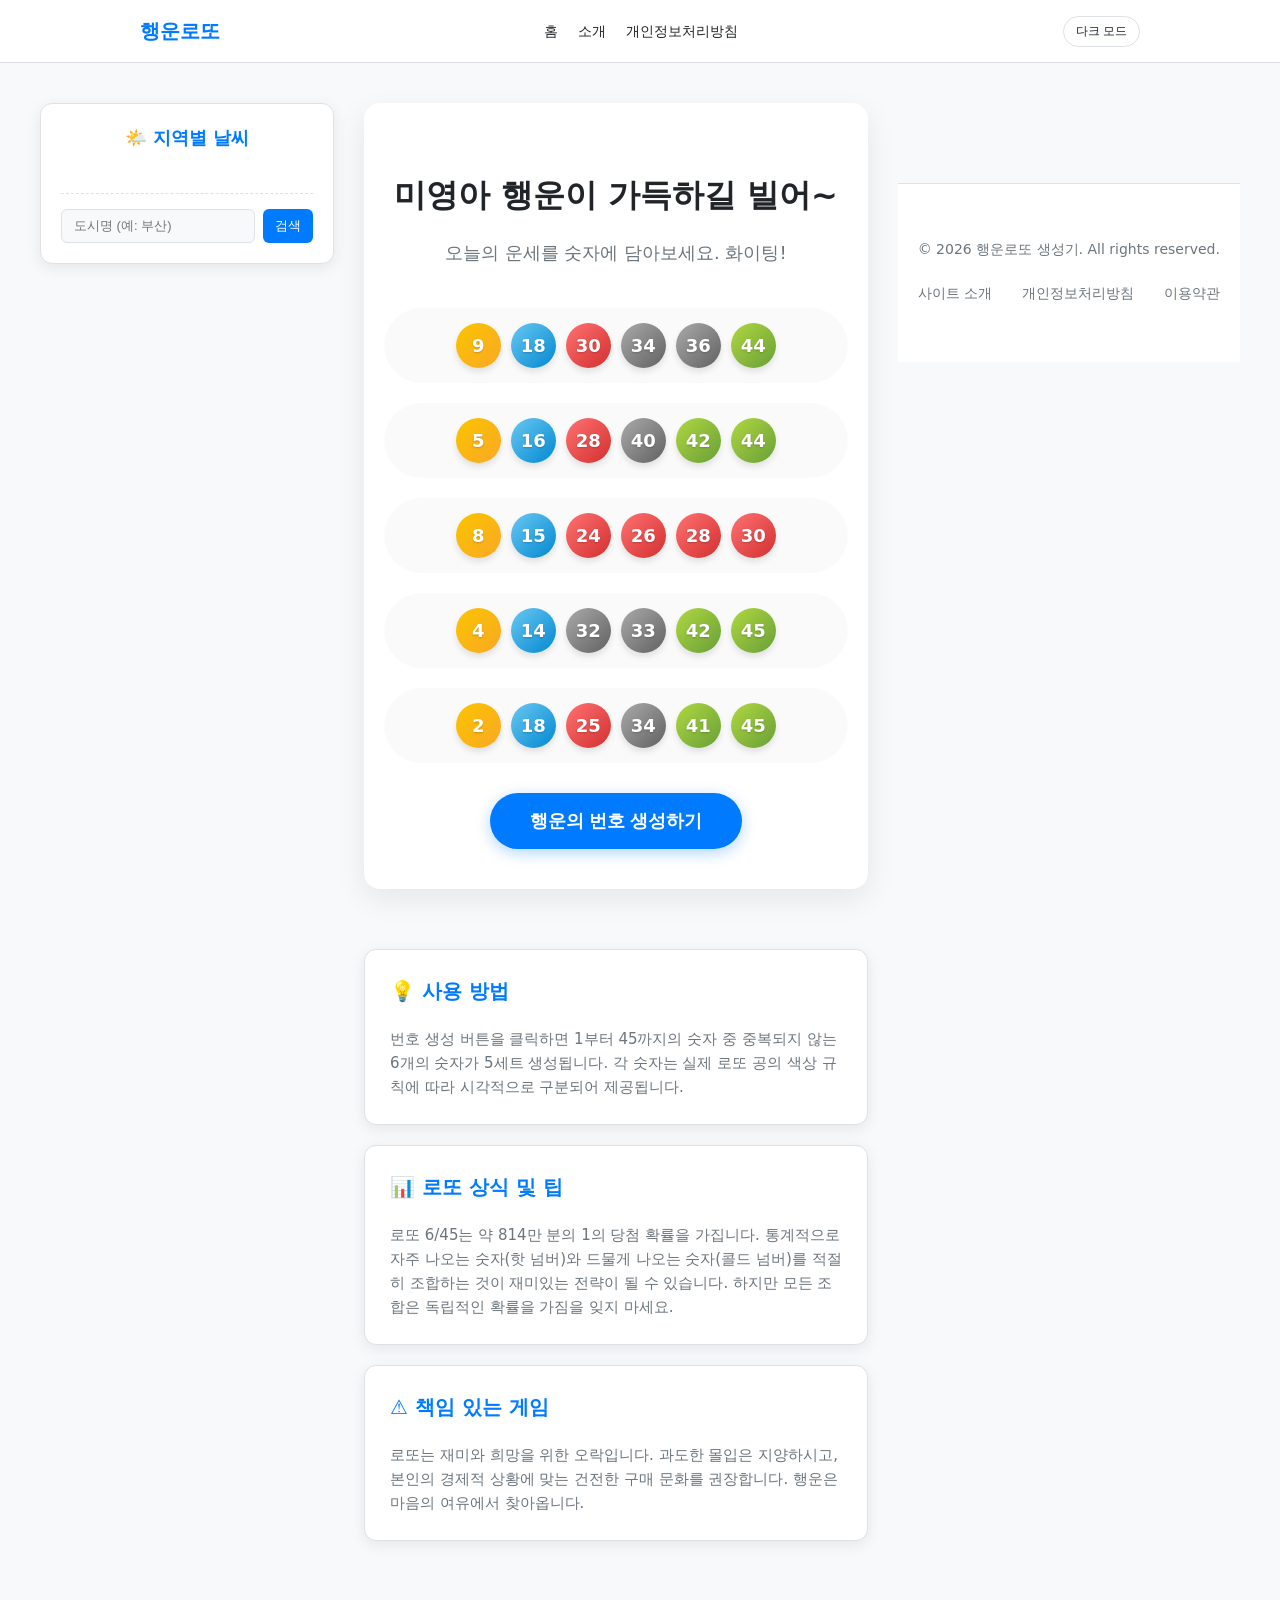
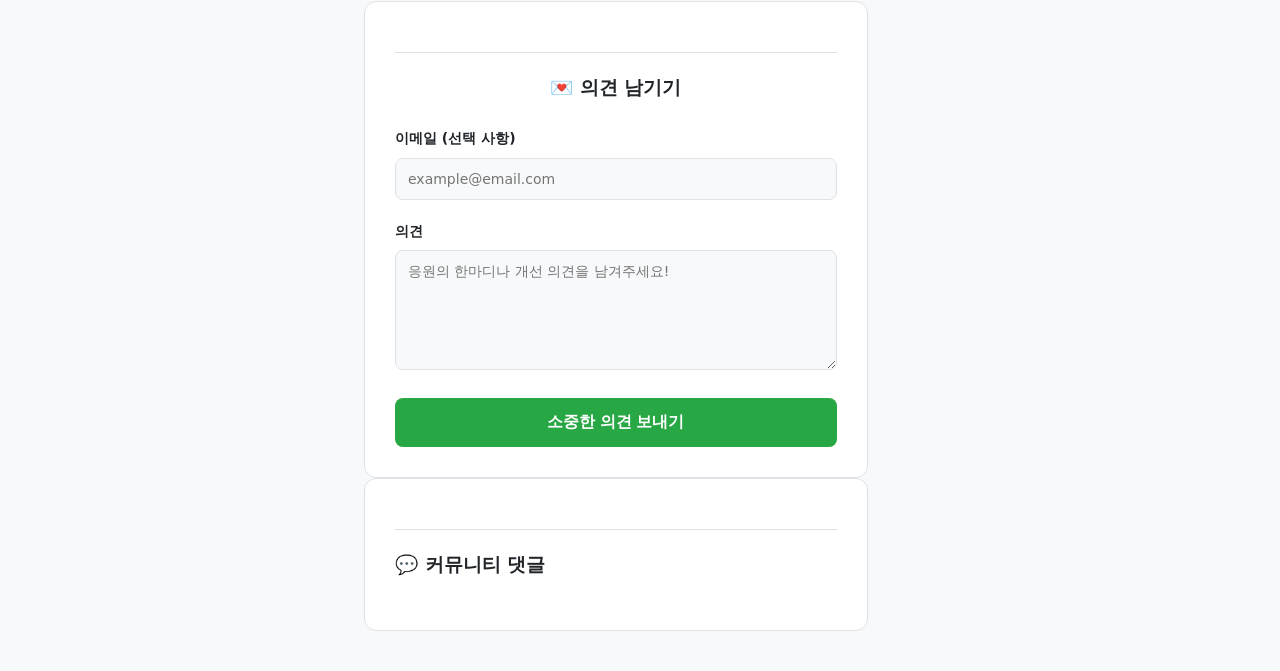
==== index.html @ 0746a21c "feat: add detailed weather view with modal" ====
<!DOCTYPE html>
<html lang="ko">
<head>
    <meta charset="UTF-8">
    <meta name="viewport" content="width=device-width, initial-scale=1.0">
    <title>행운의 로또 번호 생성기 - 당신의 당첨을 기원합니다</title>
    <meta name="description" content="미영이를 위한 특별한 로또 번호 생성기입니다. 행운의 숫자를 조합하고 당첨의 기회를 잡으세요. 로또 관련 팁과 정보를 함께 제공합니다.">
    <meta name="google-adsense-account" content="ca-pub-9237880355526261">
    <script async src="https://pagead2.googlesyndication.com/pagead/js/adsbygoogle.js?client=ca-pub-9237880355526261" crossorigin="anonymous"></script>
    <link rel="stylesheet" href="style.css">
</head>
<body>
    <header>
        <nav class="navbar">
            <div class="nav-container">
                <a href="index.html" class="nav-logo">행운로또</a>
                <ul class="nav-menu">
                    <li><a href="index.html">홈</a></li>
                    <li><a href="about.html">소개</a></li>
                    <li><a href="privacy.html">개인정보처리방침</a></li>
                </ul>
                <div class="theme-toggle-nav">
                    <button id="theme-btn">다크 모드</button>
                </div>
            </div>
        </nav>
    </header>

    <div class="main-layout">
        <aside class="sidebar">
            <div class="weather-card">
                <h3>🌤️ 지역별 날씨</h3>
                <div id="weather-list">
                    <p>날씨 정보를 불러오는 중...</p>
                </div>
                <div class="weather-search">
                    <input type="text" id="city-input" placeholder="도시명 (예: 부산)">
                    <button id="city-search-btn">검색</button>
                </div>
            </div>
        </aside>

        <main class="container">
            <section class="hero-section">
                <h1>미영아 행운이 가득하길 빌어~</h1>
                <p class="sub-heading">오늘의 운세를 숫자에 담아보세요. 화이팅!</p>
                
                <div id="lotto-sets-container">
                    <!-- Lotto sets will be generated here -->
                </div>
                
                <div class="action-buttons">
                    <button id="generate-btn">행운의 번호 생성하기</button>
                </div>
            </section>

        <section class="info-section">
            <div class="info-card">
                <h3>💡 사용 방법</h3>
                <p>번호 생성 버튼을 클릭하면 1부터 45까지의 숫자 중 중복되지 않는 6개의 숫자가 5세트 생성됩니다. 각 숫자는 실제 로또 공의 색상 규칙에 따라 시각적으로 구분되어 제공됩니다.</p>
            </div>
            
            <div class="info-card">
                <h3>📊 로또 상식 및 팁</h3>
                <p>로또 6/45는 약 814만 분의 1의 당첨 확률을 가집니다. 통계적으로 자주 나오는 숫자(핫 넘버)와 드물게 나오는 숫자(콜드 넘버)를 적절히 조합하는 것이 재미있는 전략이 될 수 있습니다. 하지만 모든 조합은 독립적인 확률을 가짐을 잊지 마세요.</p>
            </div>
            
            <div class="info-card">
                <h3>⚠️ 책임 있는 게임</h3>
                <p>로또는 재미와 희망을 위한 오락입니다. 과도한 몰입은 지양하시고, 본인의 경제적 상황에 맞는 건전한 구매 문화를 권장합니다. 행운은 마음의 여유에서 찾아옵니다.</p>
            </div>
        </section>

        <div class="feedback-section">
            <hr>
            <h3>💌 의견 남기기</h3>
            <form action="https://formspree.io/f/mzdoydwa" method="POST" id="feedback-form">
                <div class="form-group">
                    <label for="email">이메일 (선택 사항)</label>
                    <input type="email" id="email" name="email" placeholder="example@email.com">
                </div>
                <div class="form-group">
                    <label for="message">의견</label>
                    <textarea id="message" name="message" required placeholder="응원의 한마디나 개선 의견을 남겨주세요!"></textarea>
                </div>
                <button type="submit" id="submit-btn">소중한 의견 보내기</button>
            </form>
        </div>

        <div id="disqus_section">
            <hr>
            <h3>💬 커뮤니티 댓글</h3>
            <div id="disqus_thread"></div>
            <script>
                var disqus_config = function () {
                    this.page.url = window.location.href;  
                    this.page.identifier = window.location.pathname; 
                };
                (function() { 
                    var d = document, s = d.createElement('script');
                    s.src = 'https://sunguk-test-coding.disqus.com/embed.js';
                    s.setAttribute('data-timestamp', +new Date());
                    (d.head || d.body).appendChild(s);
                })();
            </script>
        </div>
    </main>

    <!-- Weather Detail Modal -->
    <div id="weather-modal" class="modal">
        <div class="modal-content">
            <span class="close-modal">&times;</span>
            <div class="weather-detail-header">
                <h2 id="modal-city-name">도시 이름</h2>
                <p id="modal-weather-desc">날씨 상태</p>
            </div>
            <div class="weather-detail-grid">
                <div class="detail-item">
                    <span class="detail-label">현재 기온</span>
                    <span class="detail-value" id="modal-temp">-°C</span>
                </div>
                <div class="detail-item">
                    <span class="detail-label">습도</span>
                    <span class="detail-value" id="modal-humidity">-%</span>
                </div>
                <div class="detail-item">
                    <span class="detail-label">풍속</span>
                    <span class="detail-value" id="modal-wind">0m/s</span>
                </div>
                <div class="detail-item">
                    <span class="detail-label">강수량</span>
                    <span class="detail-value" id="modal-rain">0mm</span>
                </div>
            </div>
        </div>
    </div>

    <footer class="site-footer">
        <div class="footer-container">
            <p>&copy; 2026 행운로또 생성기. All rights reserved.</p>
            <ul class="footer-links">
                <li><a href="about.html">사이트 소개</a></li>
                <li><a href="privacy.html">개인정보처리방침</a></li>
                <li><a href="terms.html">이용약관</a></li>
            </ul>
        </div>
    </footer>

    <script>
        (function() {
            function init() {
                var generateBtn = document.getElementById('generate-btn');
                var lottoSetsContainer = document.getElementById('lotto-sets-container');
                var themeBtn = document.getElementById('theme-btn');
                var body = document.body;

                function showError(msg) {
                    var errorDiv = document.createElement('div');
                    errorDiv.className = 'error-msg';
                    errorDiv.textContent = 'Error: ' + msg;
                    document.body.appendChild(errorDiv);
                }

                try {
                    var savedTheme = null;
                    try {
                        savedTheme = localStorage.getItem('theme');
                    } catch (e) {
                        console.warn('localStorage access denied');
                    }

                    if (savedTheme === 'dark') {
                        body.classList.add('dark-mode');
                        if (themeBtn) themeBtn.textContent = '라이트 모드';
                    }

                    if (themeBtn) {
                        themeBtn.addEventListener('click', function() {
                            body.classList.toggle('dark-mode');
                            var isDark = body.classList.contains('dark-mode');
                            themeBtn.textContent = isDark ? '라이트 모드' : '다크 모드';
                            try {
                                localStorage.setItem('theme', isDark ? 'dark' : 'light');
                            } catch (e) {}
                        });
                    }

                    function generateLottoSet() {
                        var numbers = [];
                        while (numbers.length < 6) {
                            var num = Math.floor(Math.random() * 45) + 1;
                            if (numbers.indexOf(num) === -1) {
                                numbers.push(num);
                            }
                        }
                        return numbers.sort(function(a, b) { return a - b; });
                    }

                    function getColorClass(num) {
                        if (num <= 10) return 'range-1';
                        if (num <= 20) return 'range-11';
                        if (num <= 30) return 'range-21';
                        if (num <= 40) return 'range-31';
                        return 'range-41';
                    }

                    function displayLottoSets() {
                        if (!lottoSetsContainer) return;
                        lottoSetsContainer.innerHTML = '';
                        for (var i = 0; i < 5; i++) {
                            var set = generateLottoSet();
                            var setDiv = document.createElement('div');
                            setDiv.className = 'lotto-numbers';
                            
                            for (var j = 0; j < set.length; j++) {
                                var span = document.createElement('span');
                                span.className = 'number ' + getColorClass(set[j]);
                                span.textContent = set[j];
                                setDiv.appendChild(span);
                            }
                            
                            lottoSetsContainer.appendChild(setDiv);
                        }
                    }

                    if (generateBtn) {
                        generateBtn.addEventListener('click', displayLottoSets);
                    }

                    displayLottoSets();

                    // Weather logic
                    const weatherList = document.getElementById('weather-list');
                    const cityInput = document.getElementById('city-input');
                    const citySearchBtn = document.getElementById('city-search-btn');
                    const weatherModal = document.getElementById('weather-modal');
                    const closeModal = document.querySelector('.close-modal');

                    const defaultCities = [
                        { name: '서울', lat: 37.5665, lon: 126.9780 },
                        { name: '일산', lat: 37.6582, lon: 126.7635 },
                        { name: '파주', lat: 37.7600, lon: 126.7800 }
                    ];

                    const weatherMap = {
                        0: '맑음',
                        1: '주로 맑음', 2: '구름 조금', 3: '흐림',
                        45: '안개', 48: '안개',
                        51: '가벼운 이슬비', 53: '이슬비', 55: '강한 이슬비',
                        61: '약한 비', 63: '보통 비', 65: '강한 비',
                        71: '약한 눈', 73: '보통 눈', 75: '강한 눈',
                        95: '뇌우'
                    };

                    async function fetchCityWeather(city) {
                        try {
                            const response = await fetch(`https://api.open-meteo.com/v1/forecast?latitude=${city.lat}&longitude=${city.lon}&current_weather=true&hourly=relative_humidity_2m,wind_speed_10m,precipitation&timezone=Asia%2FSeoul`);
                            if (!response.ok) throw new Error('Weather API error');
                            const data = await response.json();
                            const current = data.current_weather;
                            
                            // Find current index for hourly data
                            const now = new Date();
                            const timeStr = now.toISOString().substring(0, 14) + '00';
                            const hourlyIndex = data.hourly.time.findIndex(t => t.startsWith(timeStr.substring(0, 13)));

                            return {
                                name: city.name,
                                lat: city.lat,
                                lon: city.lon,
                                temp: Math.round(current.temperature),
                                desc: weatherMap[current.weathercode] || '알 수 없음',
                                humidity: data.hourly.relative_humidity_2m[hourlyIndex] || '-',
                                wind: current.windspeed,
                                rain: data.hourly.precipitation[hourlyIndex] || 0
                            };
                        } catch (err) {
                            console.error(err);
                            return null;
                        }
                    }

                    function showWeatherDetail(data) {
                        document.getElementById('modal-city-name').textContent = data.name;
                        document.getElementById('modal-weather-desc').textContent = data.desc;
                        document.getElementById('modal-temp').textContent = data.temp + '°C';
                        document.getElementById('modal-humidity').textContent = data.humidity + '%';
                        document.getElementById('modal-wind').textContent = data.wind + 'm/s';
                        document.getElementById('modal-rain').textContent = data.rain + 'mm';
                        weatherModal.style.display = 'block';
                    }

                    function createWeatherItem(data, isCurrent = false) {
                        const div = document.createElement('div');
                        div.className = 'weather-item' + (isCurrent ? ' current-loc' : '');
                        div.innerHTML = `
                            <span class="city-name">${isCurrent ? '📍 현재 위치' : data.name}</span>
                            <div class="temp-info">
                                <span class="temp">${data.temp}°C</span>
                                <span class="desc">${data.desc}</span>
                            </div>
                        `;
                        div.addEventListener('click', () => showWeatherDetail(data));
                        return div;
                    }

                    async function updateWeather() {
                        if (!weatherList) return;
                        weatherList.innerHTML = '';
                        
                        if (navigator.geolocation) {
                            navigator.geolocation.getCurrentPosition(async (position) => {
                                const currentLocData = await fetchCityWeather({
                                    name: '현재 위치',
                                    lat: position.coords.latitude,
                                    lon: position.coords.longitude
                                });
                                if (currentLocData) {
                                    weatherList.prepend(createWeatherItem(currentLocData, true));
                                }
                            }, (err) => {
                                console.warn('Geolocation error:', err);
                            });
                        }
                        
                        for (const city of defaultCities) {
                            const data = await fetchCityWeather(city);
                            if (data) {
                                weatherList.appendChild(createWeatherItem(data));
                            }
                        }
                    }

                    async function searchCity() {
                        const cityName = cityInput.value.trim();
                        if (!cityName) return;

                        citySearchBtn.disabled = true;
                        citySearchBtn.textContent = '...';

                        try {
                            const geoRes = await fetch(`https://geocoding-api.open-meteo.com/v1/search?name=${encodeURIComponent(cityName)}&count=1&language=ko&format=json`);
                            const geoData = await geoRes.json();

                            if (!geoData.results || geoData.results.length === 0) {
                                alert('도시를 찾을 수 없습니다.');
                                return;
                            }

                            const result = geoData.results[0];
                            const cityData = await fetchCityWeather({
                                name: result.name,
                                lat: result.latitude,
                                lon: result.longitude
                            });

                            if (cityData) {
                                weatherList.appendChild(createWeatherItem(cityData));
                                cityInput.value = '';
                            }
                        } catch (err) {
                            alert('검색 중 오류가 발생했습니다.');
                        } finally {
                            citySearchBtn.disabled = false;
                            citySearchBtn.textContent = '검색';
                        }
                    }

                    if (citySearchBtn) {
                        citySearchBtn.addEventListener('click', searchCity);
                        cityInput.addEventListener('keypress', (e) => {
                            if (e.key === 'Enter') searchCity();
                        });
                    }

                    if (closeModal) {
                        closeModal.onclick = () => weatherModal.style.display = 'none';
                    }
                    window.onclick = (event) => {
                        if (event.target == weatherModal) weatherModal.style.display = 'none';
                    };

                    updateWeather();

                } catch (err) {
                    console.error('Init error:', err);
                    showError(err.message);
                }
            }

            if (document.readyState === 'loading') {
                document.addEventListener('DOMContentLoaded', init);
            } else {
                init();
            }
        })();
    </script>
</body>
</html>
---- style.css ----
:root {
    --bg-color: #f8f9fa;
    --container-bg: #ffffff;
    --text-color: #212529;
    --primary-color: #007bff;
    --primary-hover: #0056b3;
    --secondary-color: #6c757d;
    --success-color: #28a745;
    --shadow-color: rgba(0, 0, 0, 0.08);
    --border-color: #dee2e6;
    --nav-bg: #ffffff;
}

body.dark-mode {
    --bg-color: #121212;
    --container-bg: #1e1e1e;
    --text-color: #e9ecef;
    --primary-color: #375a7f;
    --primary-hover: #2b4764;
    --secondary-color: #adb5bd;
    --shadow-color: rgba(0, 0, 0, 0.5);
    --border-color: #333;
    --nav-bg: #1e1e1e;
}

body {
    font-family: 'Pretendard', -apple-system, BlinkMacSystemFont, system-ui, Roboto, 'Helvetica Neue', 'Segoe UI', 'Apple SD Gothic Neo', 'Noto Sans KR', 'Malgun Gothic', sans-serif;
    background-color: var(--bg-color);
    color: var(--text-color);
    margin: 0;
    line-height: 1.6;
    transition: background-color 0.3s, color 0.3s;
}

/* Header & Navbar */
header {
    background-color: var(--nav-bg);
    border-bottom: 1px solid var(--border-color);
    position: sticky;
    top: 0;
    z-index: 1000;
    transition: background-color 0.3s, border-color 0.3s;
}

.nav-container {
    max-width: 1000px;
    margin: 0 auto;
    display: flex;
    justify-content: space-between;
    align-items: center;
    padding: 15px 20px;
}

.nav-logo {
    font-size: 20px;
    font-weight: 800;
    color: var(--primary-color);
    text-decoration: none;
}

.nav-menu {
    list-style: none;
    display: flex;
    gap: 20px;
    margin: 0;
    padding: 0;
}

.nav-menu a {
    text-decoration: none;
    color: var(--text-color);
    font-size: 14px;
    font-weight: 500;
    transition: color 0.3s;
}

.nav-menu a:hover {
    color: var(--primary-color);
}

#theme-btn {
    background: none;
    border: 1px solid var(--border-color);
    color: var(--text-color);
    padding: 6px 12px;
    border-radius: 20px;
    cursor: pointer;
    font-size: 12px;
    transition: all 0.3s;
}

#theme-btn:hover {
    background-color: var(--primary-color);
    color: #fff;
    border-color: var(--primary-color);
}

/* Layout */
.main-layout {
    display: flex;
    max-width: 1200px;
    margin: 40px auto;
    padding: 0 20px;
    gap: 30px;
    align-items: flex-start;
}

.sidebar {
    flex: 0 0 250px;
    position: sticky;
    top: 100px;
}

.container {
    flex: 1;
    max-width: 800px;
    margin: 0;
    padding: 0;
}

/* Sections */
section {
    margin-bottom: 60px;
}

.hero-section {
    text-align: center;
    padding: 40px 20px;
    background-color: var(--container-bg);
    border-radius: 16px;
    box-shadow: 0 10px 30px var(--shadow-color);
}

h1 {
    font-size: 32px;
    margin-bottom: 10px;
}

.sub-heading {
    font-size: 18px;
    color: var(--secondary-color);
    margin-bottom: 40px;
}

/* Lotto Numbers */
#lotto-sets-container {
    margin-bottom: 30px;
}

.lotto-numbers {
    display: flex;
    justify-content: center;
    gap: 10px;
    margin-bottom: 20px;
    padding: 15px;
    background: rgba(0, 0, 0, 0.02);
    border-radius: 50px;
}

body.dark-mode .lotto-numbers {
    background: rgba(255, 255, 255, 0.03);
}

.number {
    width: 45px;
    height: 45px;
    line-height: 45px;
    border-radius: 50%;
    color: #fff;
    font-size: 18px;
    font-weight: 700;
    text-align: center;
    text-shadow: 0 1px 2px rgba(0,0,0,0.2);
    box-shadow: 0 4px 6px rgba(0,0,0,0.1);
}

.number.range-1 { background: linear-gradient(135deg, #fbc400, #f9a825); }
.number.range-11 { background: linear-gradient(135deg, #69c8f2, #0288d1); }
.number.range-21 { background: linear-gradient(135deg, #ff7272, #d32f2f); }
.number.range-31 { background: linear-gradient(135deg, #aaaaaa, #616161); }
.number.range-41 { background: linear-gradient(135deg, #b0d840, #689f38); }

#generate-btn {
    background-color: var(--primary-color);
    color: #fff;
    border: none;
    padding: 16px 40px;
    font-size: 18px;
    font-weight: 700;
    border-radius: 50px;
    cursor: pointer;
    transition: transform 0.2s, background-color 0.3s;
    box-shadow: 0 4px 15px rgba(0, 123, 255, 0.3);
}

#generate-btn:hover {
    background-color: var(--primary-hover);
    transform: translateY(-2px);
}

#generate-btn:active {
    transform: translateY(0);
}

/* Info Section */
.info-section {
    display: grid;
    grid-template-columns: 1fr;
    gap: 20px;
}

.info-card {
    background-color: var(--container-bg);
    padding: 25px;
    border-radius: 12px;
    box-shadow: 0 4px 15px var(--shadow-color);
    border: 1px solid var(--border-color);
}

.info-card h3 {
    margin-top: 0;
    color: var(--primary-color);
    font-size: 20px;
    display: flex;
    align-items: center;
    gap: 10px;
}

.info-card p {
    margin-bottom: 0;
    font-size: 15px;
    color: var(--secondary-color);
}

/* Weather Card Updated */
.weather-card {
    background-color: var(--container-bg);
    padding: 20px;
    border-radius: 12px;
    box-shadow: 0 4px 15px var(--shadow-color);
    border: 1px solid var(--border-color);
}

.weather-card h3 {
    margin-top: 0;
    font-size: 18px;
    color: var(--primary-color);
    margin-bottom: 20px;
    text-align: center;
}

#weather-list {
    display: flex;
    flex-direction: column;
    gap: 15px;
    margin-bottom: 20px;
}

.weather-item {
    padding: 12px;
    background: rgba(0, 0, 0, 0.02);
    border-radius: 8px;
    border: 1px solid var(--border-color);
    cursor: pointer;
    transition: transform 0.2s, background-color 0.2s;
}

.weather-item:hover {
    background: rgba(0, 0, 0, 0.05);
    transform: scale(1.02);
}

body.dark-mode .weather-item {
    background: rgba(255, 255, 255, 0.03);
}

body.dark-mode .weather-item:hover {
    background: rgba(255, 255, 255, 0.08);
}

.weather-item .city-name {
    font-weight: 700;
    font-size: 14px;
    margin-bottom: 5px;
    display: block;
}

.weather-item .temp-info {
    display: flex;
    justify-content: space-between;
    align-items: center;
}

.weather-item .temp {
    font-size: 18px;
    font-weight: 800;
}

.weather-item .desc {
    font-size: 13px;
    color: var(--secondary-color);
}

.weather-search {
    display: flex;
    gap: 8px;
    margin-top: 20px;
    padding-top: 15px;
    border-top: 1px dashed var(--border-color);
}

.weather-search input {
    flex: 1;
    padding: 8px 12px;
    border: 1px solid var(--border-color);
    border-radius: 6px;
    font-size: 13px;
    background: var(--bg-color);
    color: var(--text-color);
}

.weather-search button {
    padding: 8px 12px;
    background: var(--primary-color);
    color: #fff;
    border: none;
    border-radius: 6px;
    font-size: 13px;
    cursor: pointer;
    white-space: nowrap;
}

.weather-search button:hover {
    background: var(--primary-hover);
}

.weather-item.current-loc {
    border: 1px solid var(--primary-color);
    background: rgba(0, 123, 255, 0.05);
}

body.dark-mode .weather-item.current-loc {
    background: rgba(55, 90, 127, 0.15);
}

/* Weather Modal */
.modal {
    display: none;
    position: fixed;
    z-index: 2000;
    left: 0;
    top: 0;
    width: 100%;
    height: 100%;
    background-color: rgba(0,0,0,0.6);
    backdrop-filter: blur(4px);
}

.modal-content {
    background-color: var(--container-bg);
    margin: 15% auto;
    padding: 30px;
    border-radius: 16px;
    width: 90%;
    max-width: 400px;
    position: relative;
    box-shadow: 0 20px 40px rgba(0,0,0,0.2);
}

.close-modal {
    position: absolute;
    right: 20px;
    top: 15px;
    font-size: 28px;
    font-weight: bold;
    color: var(--secondary-color);
    cursor: pointer;
}

.close-modal:hover {
    color: var(--text-color);
}

.weather-detail-header {
    text-align: center;
    margin-bottom: 25px;
}

.weather-detail-header h2 {
    margin: 0;
    font-size: 24px;
    color: var(--primary-color);
}

.weather-detail-grid {
    display: grid;
    grid-template-columns: 1fr 1fr;
    gap: 15px;
}

.detail-item {
    background: rgba(0, 0, 0, 0.02);
    padding: 15px;
    border-radius: 12px;
    text-align: center;
    border: 1px solid var(--border-color);
}

body.dark-mode .detail-item {
    background: rgba(255, 255, 255, 0.03);
}

.detail-label {
    display: block;
    font-size: 12px;
    color: var(--secondary-color);
    margin-bottom: 5px;
}

.detail-value {
    font-size: 18px;
    font-weight: 700;
}

/* Feedback Section */
.feedback-section {
    background-color: var(--container-bg);
    padding: 30px;
    border-radius: 12px;
    border: 1px solid var(--border-color);
}

.feedback-section h3 {
    text-align: center;
    margin-bottom: 25px;
}

.form-group {
    margin-bottom: 20px;
}

.form-group label {
    display: block;
    margin-bottom: 8px;
    font-weight: 600;
    font-size: 14px;
}

.form-group input, 
.form-group textarea {
    width: 100%;
    padding: 12px;
    border: 1px solid var(--border-color);
    border-radius: 8px;
    background-color: var(--bg-color);
    color: var(--text-color);
    box-sizing: border-box;
    font-family: inherit;
    font-size: 14px;
}

.form-group textarea {
    height: 120px;
    resize: vertical;
}

#submit-btn {
    width: 100%;
    background-color: var(--success-color);
    color: white;
    border: none;
    padding: 14px;
    border-radius: 8px;
    cursor: pointer;
    font-size: 16px;
    font-weight: 700;
    transition: background-color 0.3s;
}

#submit-btn:hover {
    background-color: #218838;
}

/* Disqus Section */
#disqus_section {
    background-color: var(--container-bg);
    padding: 30px;
    border-radius: 12px;
    border: 1px solid var(--border-color);
}

#disqus_section h3 {
    margin-bottom: 20px;
}

/* Footer */
.site-footer {
    background-color: var(--nav-bg);
    border-top: 1px solid var(--border-color);
    padding: 40px 20px;
    margin-top: 80px;
    text-align: center;
}

.footer-container {
    max-width: 1000px;
    margin: 0 auto;
}

.site-footer p {
    font-size: 14px;
    color: var(--secondary-color);
    margin-bottom: 20px;
}

.footer-links {
    list-style: none;
    padding: 0;
    display: flex;
    justify-content: center;
    gap: 30px;
}

.footer-links a {
    text-decoration: none;
    color: var(--secondary-color);
    font-size: 14px;
    transition: color 0.3s;
}

.footer-links a:hover {
    color: var(--primary-color);
}

/* Responsive */
@media (max-width: 900px) {
    .main-layout {
        flex-direction: column;
        align-items: center;
    }
    
    .sidebar {
        flex: 1;
        width: 100%;
        max-width: 800px;
        position: static;
        margin-bottom: 20px;
    }
    
    .container {
        width: 100%;
    }
}

@media (max-width: 600px) {
    .container {
        margin: 20px auto;
    }
    
    h1 {
        font-size: 26px;
    }
    
    .lotto-numbers {
        gap: 5px;
        padding: 10px;
    }
    
    .number {
        width: 35px;
        height: 35px;
        line-height: 35px;
        font-size: 15px;
    }
    
    .nav-menu {
        display: none; /* Mobile menu can be added later */
    }
}

hr {
    border: none;
    border-top: 1px solid var(--border-color);
    margin: 20px 0;
}

.error-msg {
    color: #dc3545;
    background-color: rgba(220, 53, 69, 0.1);
    padding: 10px;
    border-radius: 4px;
    margin-top: 20px;
    text-align: center;
}
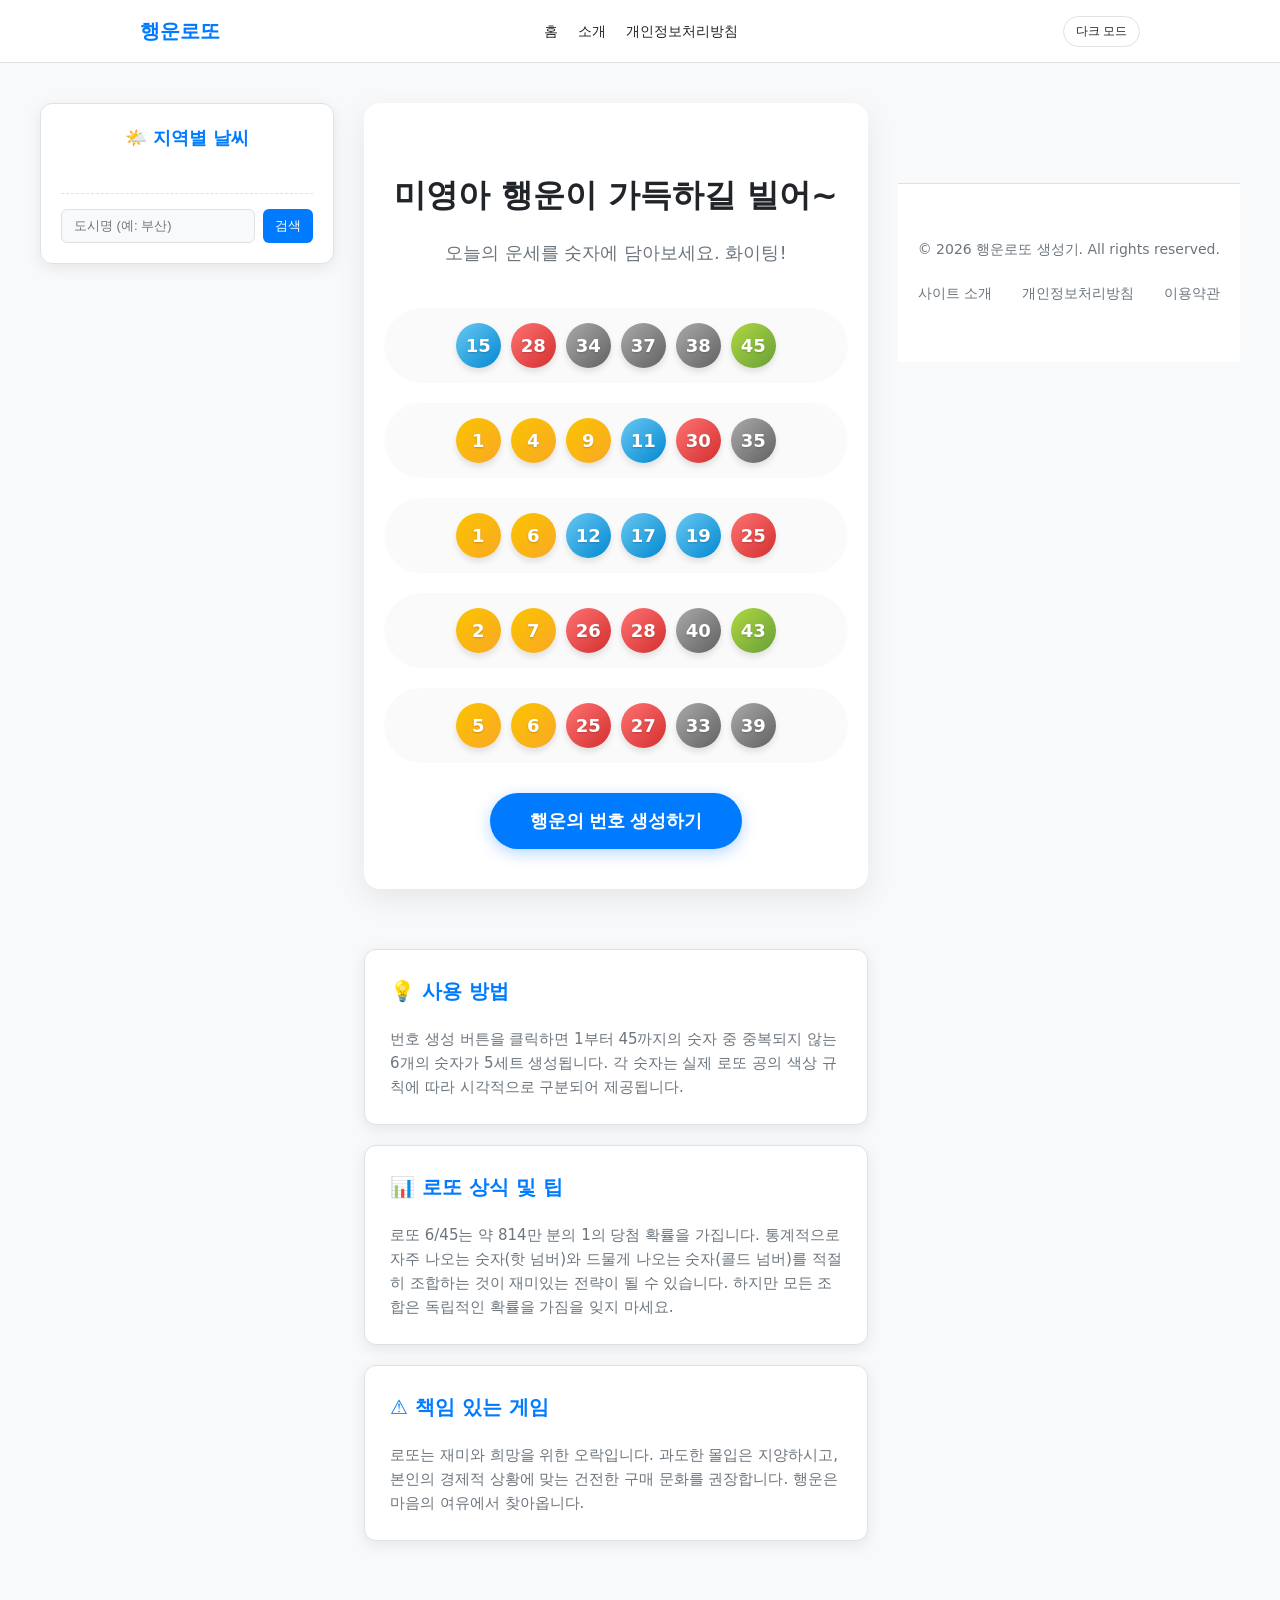
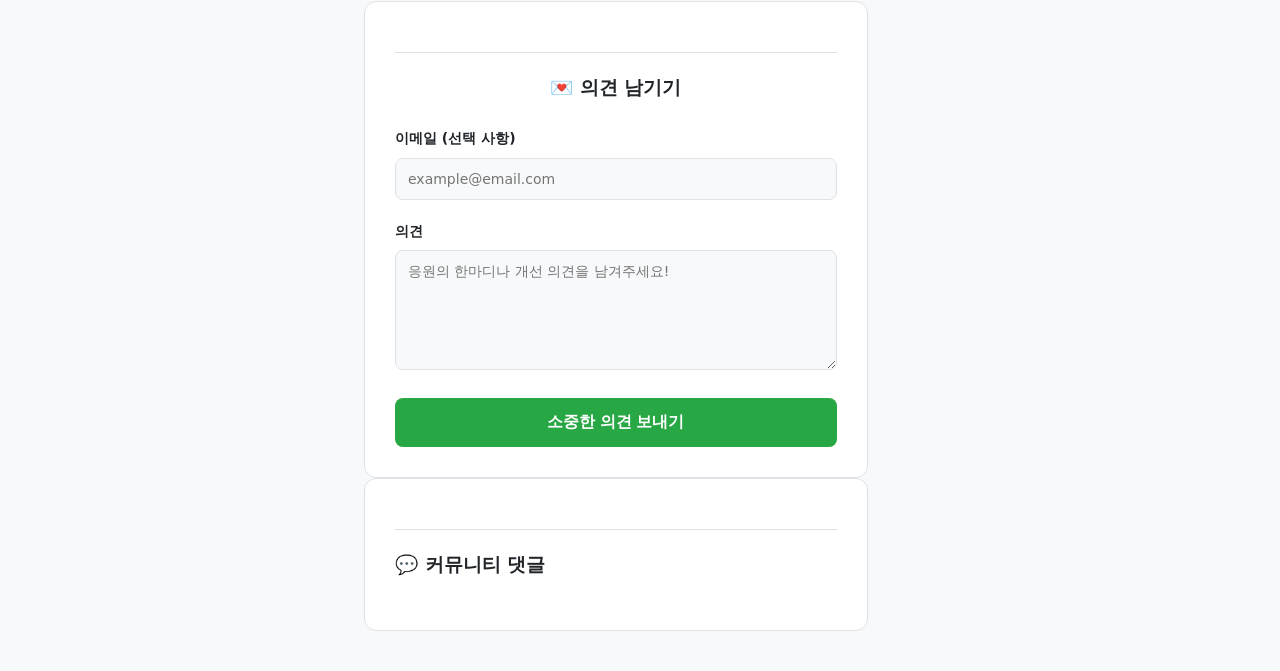
==== commit 6fa6300a: "feat: change weather display from popup to inline details" ====
--- a/index.html
+++ b/index.html
@@ -106,34 +106,7 @@
         </div>
     </main>
 
-    <!-- Weather Detail Modal -->
-    <div id="weather-modal" class="modal">
-        <div class="modal-content">
-            <span class="close-modal">&times;</span>
-            <div class="weather-detail-header">
-                <h2 id="modal-city-name">도시 이름</h2>
-                <p id="modal-weather-desc">날씨 상태</p>
-            </div>
-            <div class="weather-detail-grid">
-                <div class="detail-item">
-                    <span class="detail-label">현재 기온</span>
-                    <span class="detail-value" id="modal-temp">-°C</span>
-                </div>
-                <div class="detail-item">
-                    <span class="detail-label">습도</span>
-                    <span class="detail-value" id="modal-humidity">-%</span>
-                </div>
-                <div class="detail-item">
-                    <span class="detail-label">풍속</span>
-                    <span class="detail-value" id="modal-wind">0m/s</span>
-                </div>
-                <div class="detail-item">
-                    <span class="detail-label">강수량</span>
-                    <span class="detail-value" id="modal-rain">0mm</span>
-                </div>
-            </div>
-        </div>
-    </div>
+    <!-- Weather Detail Modal removed and replaced by inline details -->
 
     <footer class="site-footer">
         <div class="footer-container">
@@ -233,8 +206,6 @@
                     const weatherList = document.getElementById('weather-list');
                     const cityInput = document.getElementById('city-input');
                     const citySearchBtn = document.getElementById('city-search-btn');
-                    const weatherModal = document.getElementById('weather-modal');
-                    const closeModal = document.querySelector('.close-modal');
 
                     const defaultCities = [
                         { name: '서울', lat: 37.5665, lon: 126.9780 },
@@ -280,16 +251,6 @@
                         }
                     }
 
-                    function showWeatherDetail(data) {
-                        document.getElementById('modal-city-name').textContent = data.name;
-                        document.getElementById('modal-weather-desc').textContent = data.desc;
-                        document.getElementById('modal-temp').textContent = data.temp + '°C';
-                        document.getElementById('modal-humidity').textContent = data.humidity + '%';
-                        document.getElementById('modal-wind').textContent = data.wind + 'm/s';
-                        document.getElementById('modal-rain').textContent = data.rain + 'mm';
-                        weatherModal.style.display = 'block';
-                    }
-
                     function createWeatherItem(data, isCurrent = false) {
                         const div = document.createElement('div');
                         div.className = 'weather-item' + (isCurrent ? ' current-loc' : '');
@@ -299,8 +260,25 @@
                                 <span class="temp">${data.temp}°C</span>
                                 <span class="desc">${data.desc}</span>
                             </div>
+                            <div class="weather-details">
+                                <div class="detail-item">
+                                    <span class="detail-label">습도</span>
+                                    <span class="detail-value">${data.humidity}%</span>
+                                </div>
+                                <div class="detail-item">
+                                    <span class="detail-label">풍속</span>
+                                    <span class="detail-value">${data.wind}m/s</span>
+                                </div>
+                                <div class="detail-item">
+                                    <span class="detail-label">강수량</span>
+                                    <span class="detail-value">${data.rain}mm</span>
+                                </div>
+                            </div>
                         `;
-                        div.addEventListener('click', () => showWeatherDetail(data));
+                        div.addEventListener('click', () => {
+                            // Close other items if needed, but here we just toggle
+                            div.classList.toggle('active');
+                        });
                         return div;
                     }
 
@@ -373,13 +351,6 @@
                         });
                     }
 
-                    if (closeModal) {
-                        closeModal.onclick = () => weatherModal.style.display = 'none';
-                    }
-                    window.onclick = (event) => {
-                        if (event.target == weatherModal) weatherModal.style.display = 'none';
-                    };
-
                     updateWeather();
 
                 } catch (err) {
--- a/style.css
+++ b/style.css
@@ -262,12 +262,20 @@
     border-radius: 8px;
     border: 1px solid var(--border-color);
     cursor: pointer;
-    transition: transform 0.2s, background-color 0.2s;
+    transition: all 0.2s ease;
 }
 
 .weather-item:hover {
     background: rgba(0, 0, 0, 0.05);
-    transform: scale(1.02);
+    transform: translateY(-2px);
+    box-shadow: 0 4px 8px var(--shadow-color);
+}
+
+.weather-item.active {
+    background: var(--container-bg);
+    border-color: var(--primary-color);
+    box-shadow: 0 4px 12px var(--shadow-color);
+    transform: none;
 }
 
 body.dark-mode .weather-item {
@@ -276,6 +284,10 @@
 
 body.dark-mode .weather-item:hover {
     background: rgba(255, 255, 255, 0.08);
+}
+
+body.dark-mode .weather-item.active {
+    background: rgba(255, 255, 255, 0.05);
 }
 
 .weather-item .city-name {
@@ -299,6 +311,50 @@
 .weather-item .desc {
     font-size: 13px;
     color: var(--secondary-color);
+}
+
+/* Inline Weather Details */
+.weather-details {
+    display: none;
+    margin-top: 15px;
+    padding-top: 15px;
+    border-top: 1px dashed var(--border-color);
+    grid-template-columns: 1fr 1fr;
+    gap: 8px;
+    animation: slideDown 0.3s ease-out;
+}
+
+@keyframes slideDown {
+    from { opacity: 0; transform: translateY(-10px); }
+    to { opacity: 1; transform: translateY(0); }
+}
+
+.weather-item.active .weather-details {
+    display: grid;
+}
+
+.weather-details .detail-item {
+    background: rgba(0, 0, 0, 0.02);
+    padding: 8px;
+    border-radius: 8px;
+    text-align: center;
+    border: 1px solid var(--border-color);
+}
+
+body.dark-mode .weather-details .detail-item {
+    background: rgba(255, 255, 255, 0.03);
+}
+
+.weather-details .detail-label {
+    display: block;
+    font-size: 10px;
+    color: var(--secondary-color);
+    margin-bottom: 2px;
+}
+
+.weather-details .detail-value {
+    font-size: 13px;
+    font-weight: 700;
 }
 
 .weather-search {
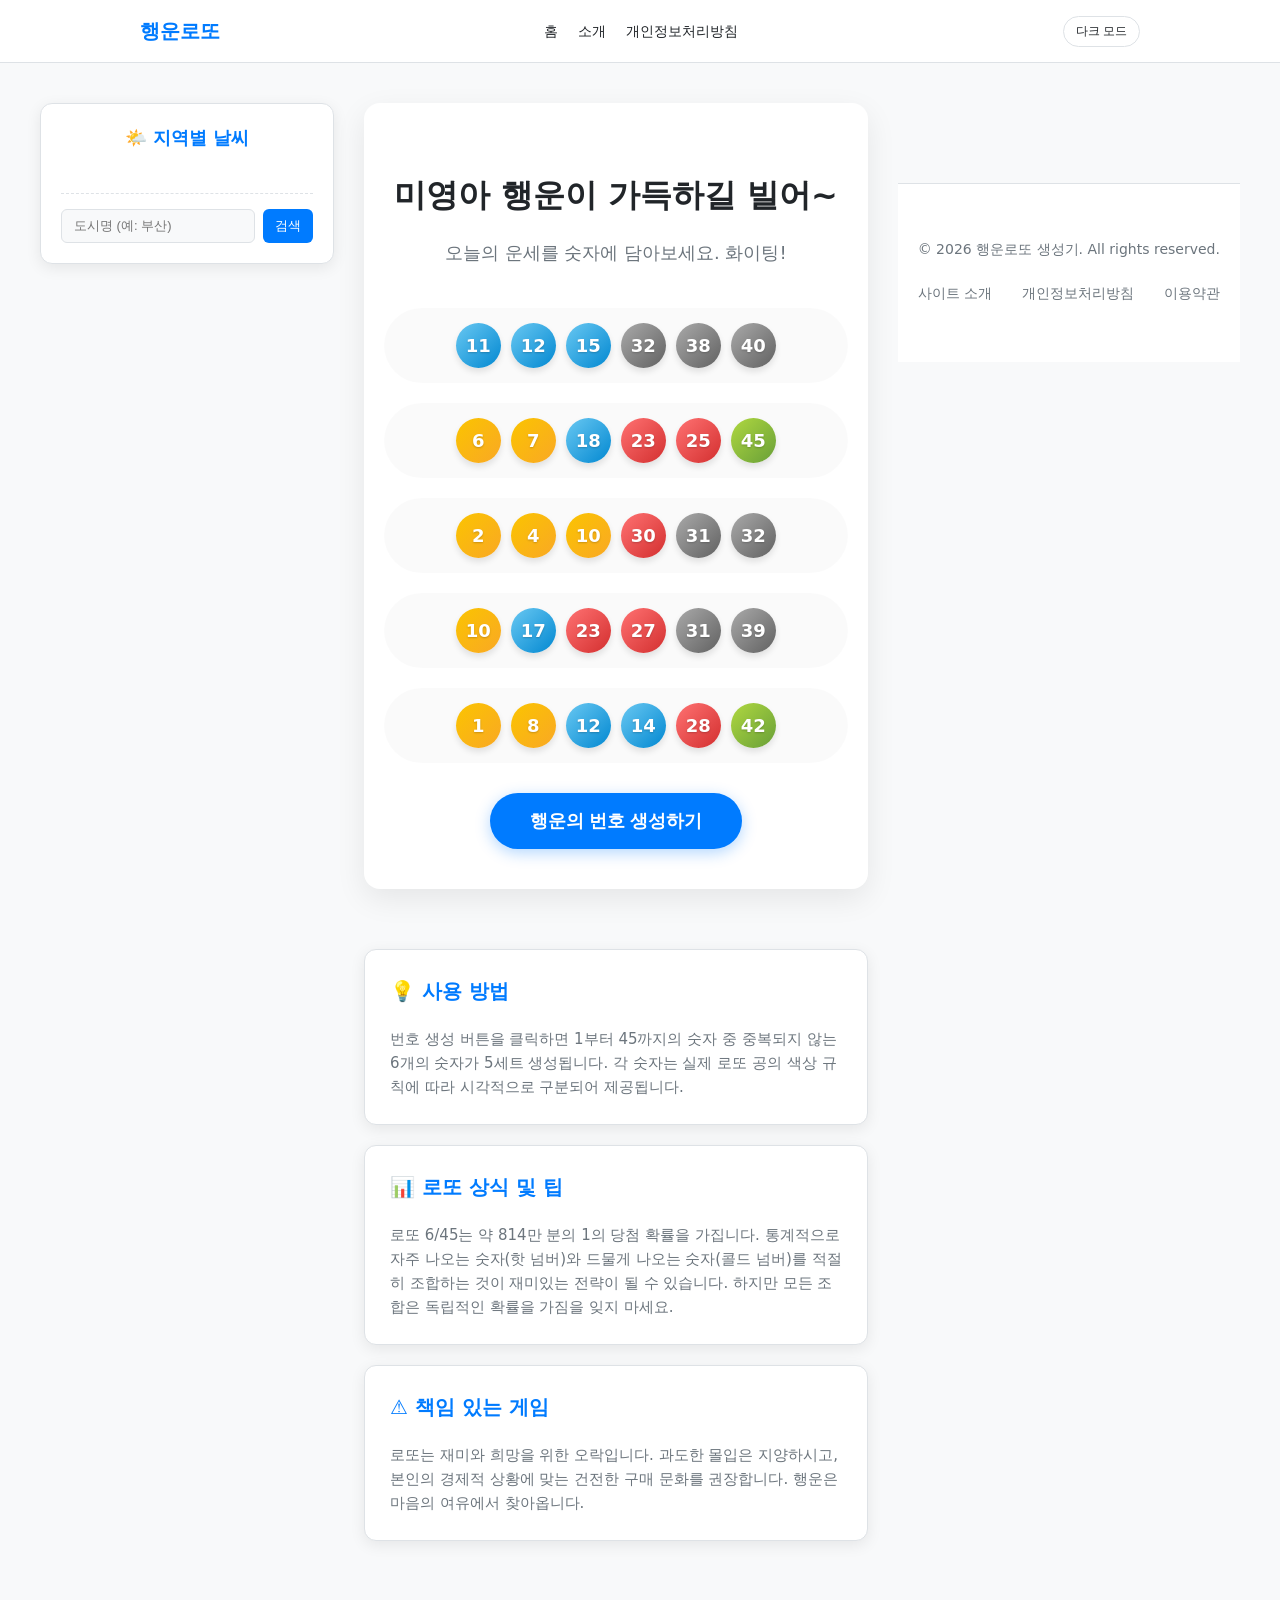
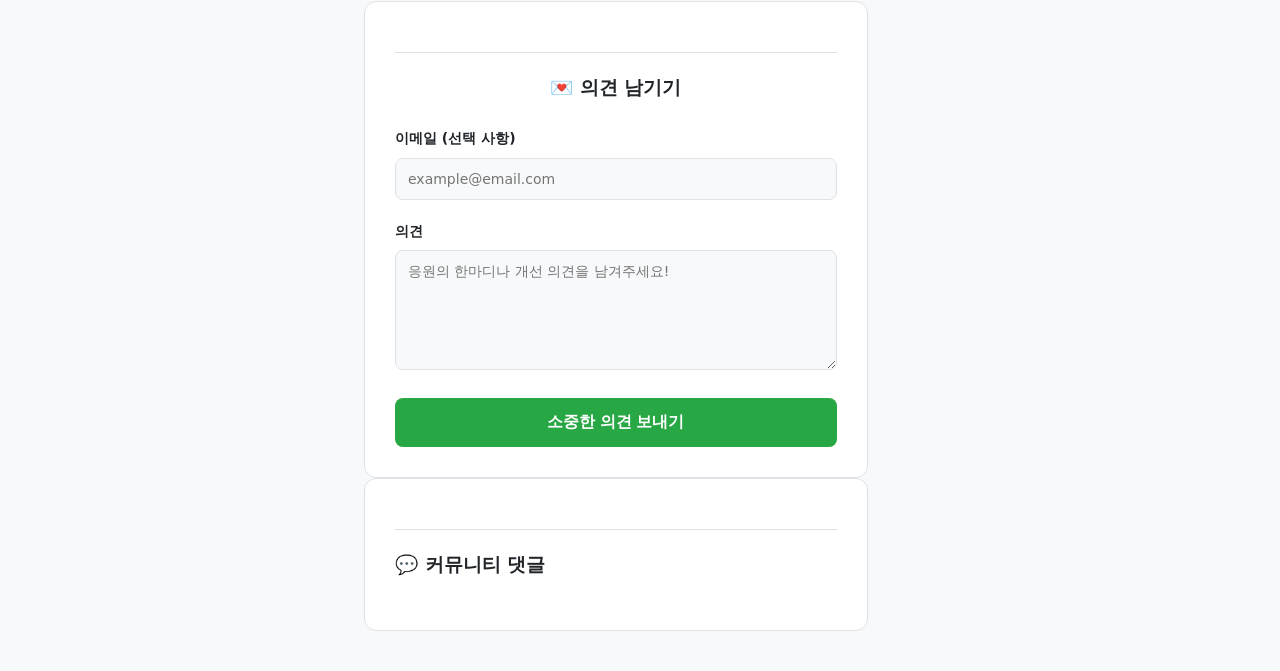
==== commit 0f873437: "feat: switch weather data source to Korea Meteorological Administration (KMA)" ====
--- a/index.html
+++ b/index.html
@@ -213,40 +213,73 @@
                         { name: '파주', lat: 37.7600, lon: 126.7800 }
                     ];
 
-                    const weatherMap = {
-                        0: '맑음',
-                        1: '주로 맑음', 2: '구름 조금', 3: '흐림',
-                        45: '안개', 48: '안개',
-                        51: '가벼운 이슬비', 53: '이슬비', 55: '강한 이슬비',
-                        61: '약한 비', 63: '보통 비', 65: '강한 비',
-                        71: '약한 눈', 73: '보통 눈', 75: '강한 눈',
-                        95: '뇌우'
-                    };
+                    // KMA Coordinate Conversion
+                    function dfs_xy_conv(lat, lon) {
+                        const RE = 6371.00877; // 지구 반경(km)
+                        const GRID = 5.0; // 격자 간격(km)
+                        const SLAT1 = 30.0; // 투영 위도1(degree)
+                        const SLAT2 = 60.0; // 투영 위도2(degree)
+                        const OLON = 126.0; // 기준점 경도(degree)
+                        const OLAT = 38.0; // 기준점 위도(degree)
+                        const XO = 43; // 기준점 X좌표(GRID)
+                        const YO = 136; // 기준점 Y좌표(GRID)
+
+                        const DEGRAD = Math.PI / 180.0;
+                        const re = RE / GRID;
+                        const slat1 = SLAT1 * DEGRAD;
+                        const slat2 = SLAT2 * DEGRAD;
+                        const olon = OLON * DEGRAD;
+                        const olat = OLAT * DEGRAD;
+
+                        let sn = Math.tan(Math.PI * 0.25 + slat2 * 0.5) / Math.tan(Math.PI * 0.25 + slat1 * 0.5);
+                        sn = Math.log(Math.cos(slat1) / Math.cos(slat2)) / Math.log(sn);
+                        let sf = Math.tan(Math.PI * 0.25 + slat1 * 0.5);
+                        sf = Math.pow(sf, sn) * Math.cos(slat1) / sn;
+                        let ro = Math.tan(Math.PI * 0.25 + olat * 0.5);
+                        ro = re * sf / Math.pow(ro, sn);
+                        
+                        let ra = Math.tan(Math.PI * 0.25 + (lat) * DEGRAD * 0.5);
+                        ra = re * sf / Math.pow(ra, sn);
+                        let theta = lon * DEGRAD - olon;
+                        if (theta > Math.PI) theta -= 2.0 * Math.PI;
+                        if (theta < -Math.PI) theta += 2.0 * Math.PI;
+                        theta *= sn;
+                        
+                        return {
+                            x: Math.floor(ra * Math.sin(theta) + XO + 0.5),
+                            y: Math.floor(ro - ra * Math.cos(theta) + YO + 0.5)
+                        };
+                    }
 
                     async function fetchCityWeather(city) {
                         try {
-                            const response = await fetch(`https://api.open-meteo.com/v1/forecast?latitude=${city.lat}&longitude=${city.lon}&current_weather=true&hourly=relative_humidity_2m,wind_speed_10m,precipitation&timezone=Asia%2FSeoul`);
-                            if (!response.ok) throw new Error('Weather API error');
-                            const data = await response.json();
-                            const current = data.current_weather;
+                            const grid = dfs_xy_conv(city.lat, city.lon);
+                            const kmaUrl = `http://www.kma.go.kr/wid/queryDFS.jsp?gridx=${grid.x}&gridy=${grid.y}`;
+                            const proxyUrl = `https://api.allorigins.win/get?url=${encodeURIComponent(kmaUrl)}`;
                             
-                            // Find current index for hourly data
-                            const now = new Date();
-                            const timeStr = now.toISOString().substring(0, 14) + '00';
-                            const hourlyIndex = data.hourly.time.findIndex(t => t.startsWith(timeStr.substring(0, 13)));
+                            const response = await fetch(proxyUrl);
+                            if (!response.ok) throw new Error('Proxy error');
+                            const proxyData = await response.json();
+                            
+                            const parser = new DOMParser();
+                            const xmlDoc = parser.parseFromString(proxyData.contents, "text/xml");
+                            
+                            const dataList = xmlDoc.getElementsByTagName("data");
+                            if (dataList.length === 0) throw new Error('KMA Data not found');
+                            const data = dataList[0];
 
                             return {
                                 name: city.name,
                                 lat: city.lat,
                                 lon: city.lon,
-                                temp: Math.round(current.temperature),
-                                desc: weatherMap[current.weathercode] || '알 수 없음',
-                                humidity: data.hourly.relative_humidity_2m[hourlyIndex] || '-',
-                                wind: current.windspeed,
-                                rain: data.hourly.precipitation[hourlyIndex] || 0
+                                temp: Math.round(parseFloat(data.getElementsByTagName("temp")[0].textContent)),
+                                desc: data.getElementsByTagName("wfKor")[0].textContent,
+                                humidity: data.getElementsByTagName("reh")[0].textContent,
+                                wind: data.getElementsByTagName("ws")[0].textContent.substring(0, 3),
+                                rain: data.getElementsByTagName("pop")[0].textContent
                             };
                         } catch (err) {
-                            console.error(err);
+                            console.error('KMA Fetch error:', err);
                             return null;
                         }
                     }
@@ -270,13 +303,12 @@
                                     <span class="detail-value">${data.wind}m/s</span>
                                 </div>
                                 <div class="detail-item">
-                                    <span class="detail-label">강수량</span>
-                                    <span class="detail-value">${data.rain}mm</span>
+                                    <span class="detail-label">강수확률</span>
+                                    <span class="detail-value">${data.rain}%</span>
                                 </div>
                             </div>
                         `;
                         div.addEventListener('click', () => {
-                            // Close other items if needed, but here we just toggle
                             div.classList.toggle('active');
                         });
                         return div;
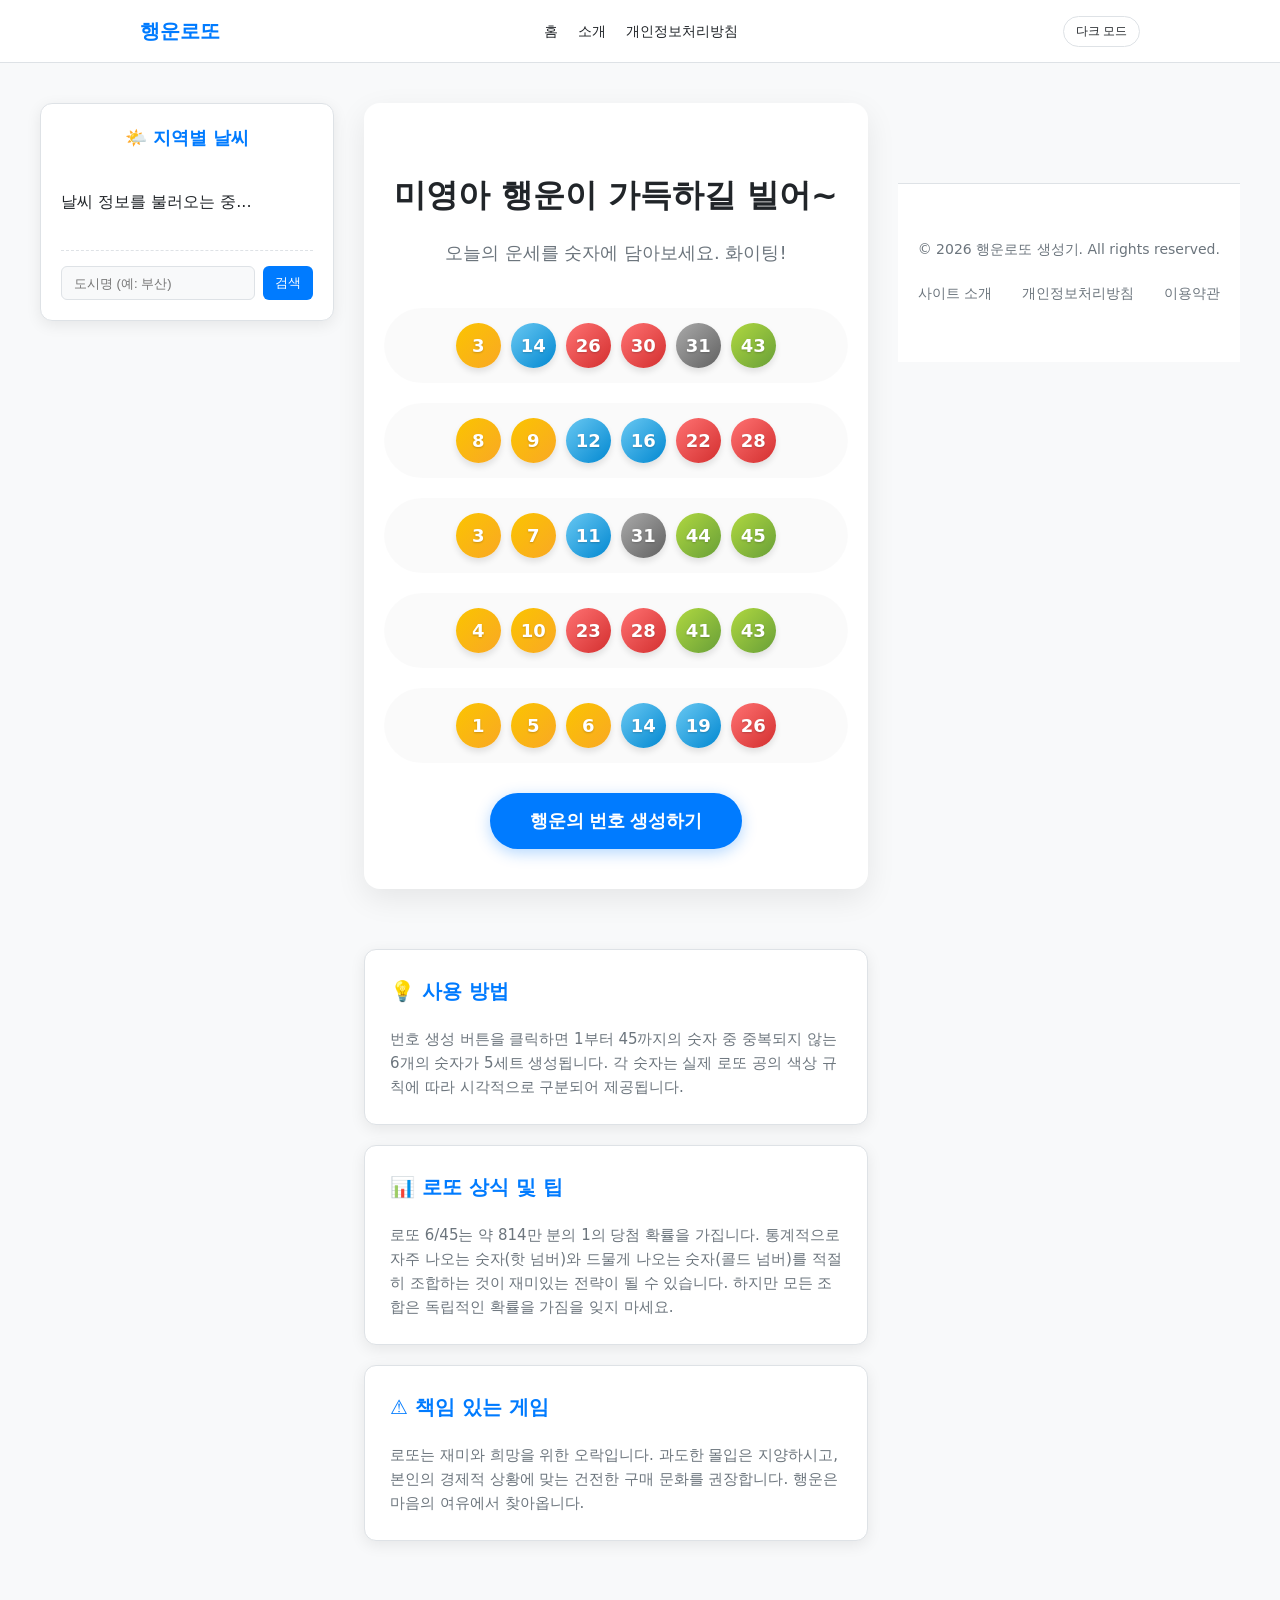
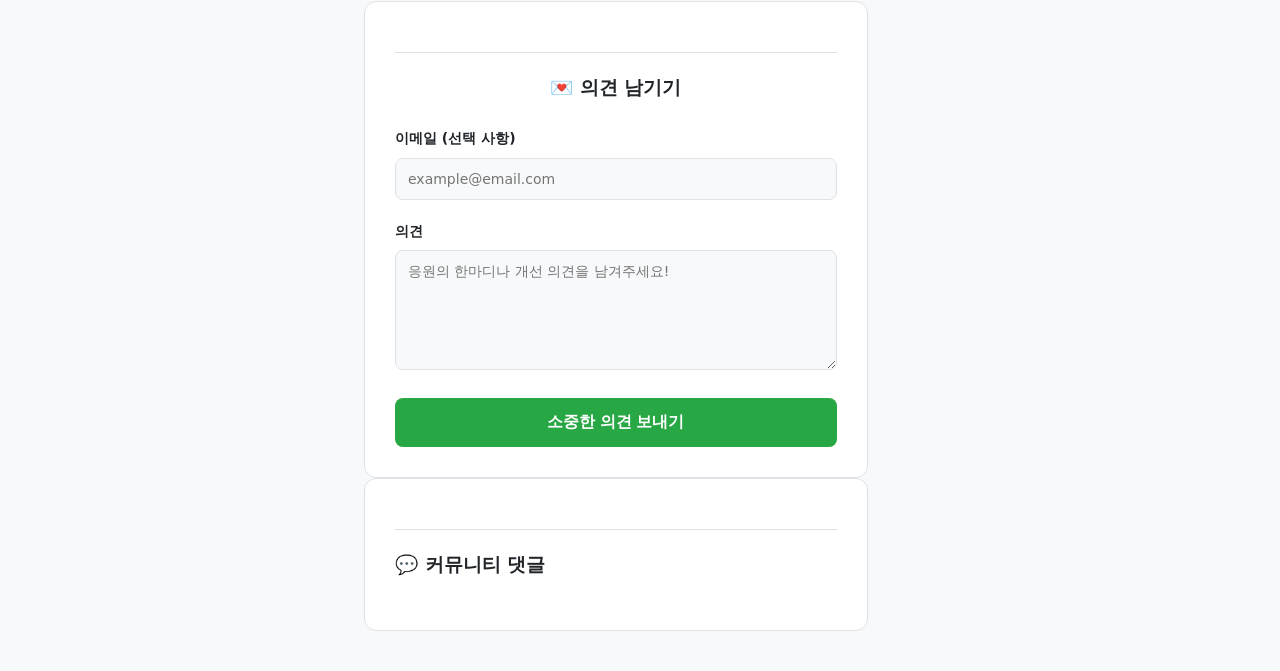
==== commit cbdaf38f: "fix: improve weather fetch reliability with multi-proxy fallback and https" ====
--- a/index.html
+++ b/index.html
@@ -252,36 +252,52 @@
                     }
 
                     async function fetchCityWeather(city) {
-                        try {
-                            const grid = dfs_xy_conv(city.lat, city.lon);
-                            const kmaUrl = `http://www.kma.go.kr/wid/queryDFS.jsp?gridx=${grid.x}&gridy=${grid.y}`;
-                            const proxyUrl = `https://api.allorigins.win/get?url=${encodeURIComponent(kmaUrl)}`;
-                            
-                            const response = await fetch(proxyUrl);
-                            if (!response.ok) throw new Error('Proxy error');
-                            const proxyData = await response.json();
-                            
-                            const parser = new DOMParser();
-                            const xmlDoc = parser.parseFromString(proxyData.contents, "text/xml");
-                            
-                            const dataList = xmlDoc.getElementsByTagName("data");
-                            if (dataList.length === 0) throw new Error('KMA Data not found');
-                            const data = dataList[0];
-
-                            return {
-                                name: city.name,
-                                lat: city.lat,
-                                lon: city.lon,
-                                temp: Math.round(parseFloat(data.getElementsByTagName("temp")[0].textContent)),
-                                desc: data.getElementsByTagName("wfKor")[0].textContent,
-                                humidity: data.getElementsByTagName("reh")[0].textContent,
-                                wind: data.getElementsByTagName("ws")[0].textContent.substring(0, 3),
-                                rain: data.getElementsByTagName("pop")[0].textContent
-                            };
-                        } catch (err) {
-                            console.error('KMA Fetch error:', err);
-                            return null;
-                        }
+                        const grid = dfs_xy_conv(city.lat, city.lon);
+                        const kmaUrl = `https://www.kma.go.kr/wid/queryDFS.jsp?gridx=${grid.x}&gridy=${grid.y}`;
+                        
+                        // Try multiple proxies for reliability
+                        const proxies = [
+                            `https://api.allorigins.win/get?url=${encodeURIComponent(kmaUrl)}`,
+                            `https://corsproxy.io/?${encodeURIComponent(kmaUrl)}`
+                        ];
+
+                        for (const proxyUrl of proxies) {
+                            try {
+                                const response = await fetch(proxyUrl);
+                                if (!response.ok) continue;
+                                
+                                let xmlText;
+                                if (proxyUrl.includes('allorigins')) {
+                                    const json = await response.json();
+                                    xmlText = json.contents;
+                                } else {
+                                    xmlText = await response.text();
+                                }
+
+                                if (!xmlText) continue;
+
+                                const parser = new DOMParser();
+                                const xmlDoc = parser.parseFromString(xmlText, "text/xml");
+                                
+                                const dataList = xmlDoc.getElementsByTagName("data");
+                                if (dataList.length === 0) continue;
+                                const data = dataList[0];
+
+                                return {
+                                    name: city.name,
+                                    lat: city.lat,
+                                    lon: city.lon,
+                                    temp: Math.round(parseFloat(data.getElementsByTagName("temp")[0].textContent)),
+                                    desc: data.getElementsByTagName("wfKor")[0].textContent,
+                                    humidity: data.getElementsByTagName("reh")[0].textContent,
+                                    wind: data.getElementsByTagName("ws")[0].textContent.substring(0, 3),
+                                    rain: data.getElementsByTagName("pop")[0].textContent
+                                };
+                            } catch (err) {
+                                console.warn(`Proxy ${proxyUrl} failed:`, err);
+                            }
+                        }
+                        return null;
                     }
 
                     function createWeatherItem(data, isCurrent = false) {
@@ -316,29 +332,42 @@
 
                     async function updateWeather() {
                         if (!weatherList) return;
-                        weatherList.innerHTML = '';
+                        weatherList.innerHTML = '<p>날씨 정보를 불러오는 중...</p>';
                         
+                        let loadedCount = 0;
+
+                        async function addWeatherItem(city, isCurrent = false) {
+                            const data = await fetchCityWeather(city);
+                            if (data) {
+                                if (loadedCount === 0) weatherList.innerHTML = '';
+                                const item = createWeatherItem(data, isCurrent);
+                                if (isCurrent) weatherList.prepend(item);
+                                else weatherList.appendChild(item);
+                                loadedCount++;
+                            }
+                        }
+
                         if (navigator.geolocation) {
                             navigator.geolocation.getCurrentPosition(async (position) => {
-                                const currentLocData = await fetchCityWeather({
+                                await addWeatherItem({
                                     name: '현재 위치',
                                     lat: position.coords.latitude,
                                     lon: position.coords.longitude
-                                });
-                                if (currentLocData) {
-                                    weatherList.prepend(createWeatherItem(currentLocData, true));
-                                }
+                                }, true);
                             }, (err) => {
                                 console.warn('Geolocation error:', err);
                             });
                         }
                         
                         for (const city of defaultCities) {
-                            const data = await fetchCityWeather(city);
-                            if (data) {
-                                weatherList.appendChild(createWeatherItem(data));
-                            }
-                        }
+                            await addWeatherItem(city);
+                        }
+
+                        setTimeout(() => {
+                            if (loadedCount === 0) {
+                                weatherList.innerHTML = '<p>날씨 정보를 가져올 수 없습니다. 프록시 서버 확인이 필요합니다.</p>';
+                            }
+                        }, 8000);
                     }
 
                     async function searchCity() {
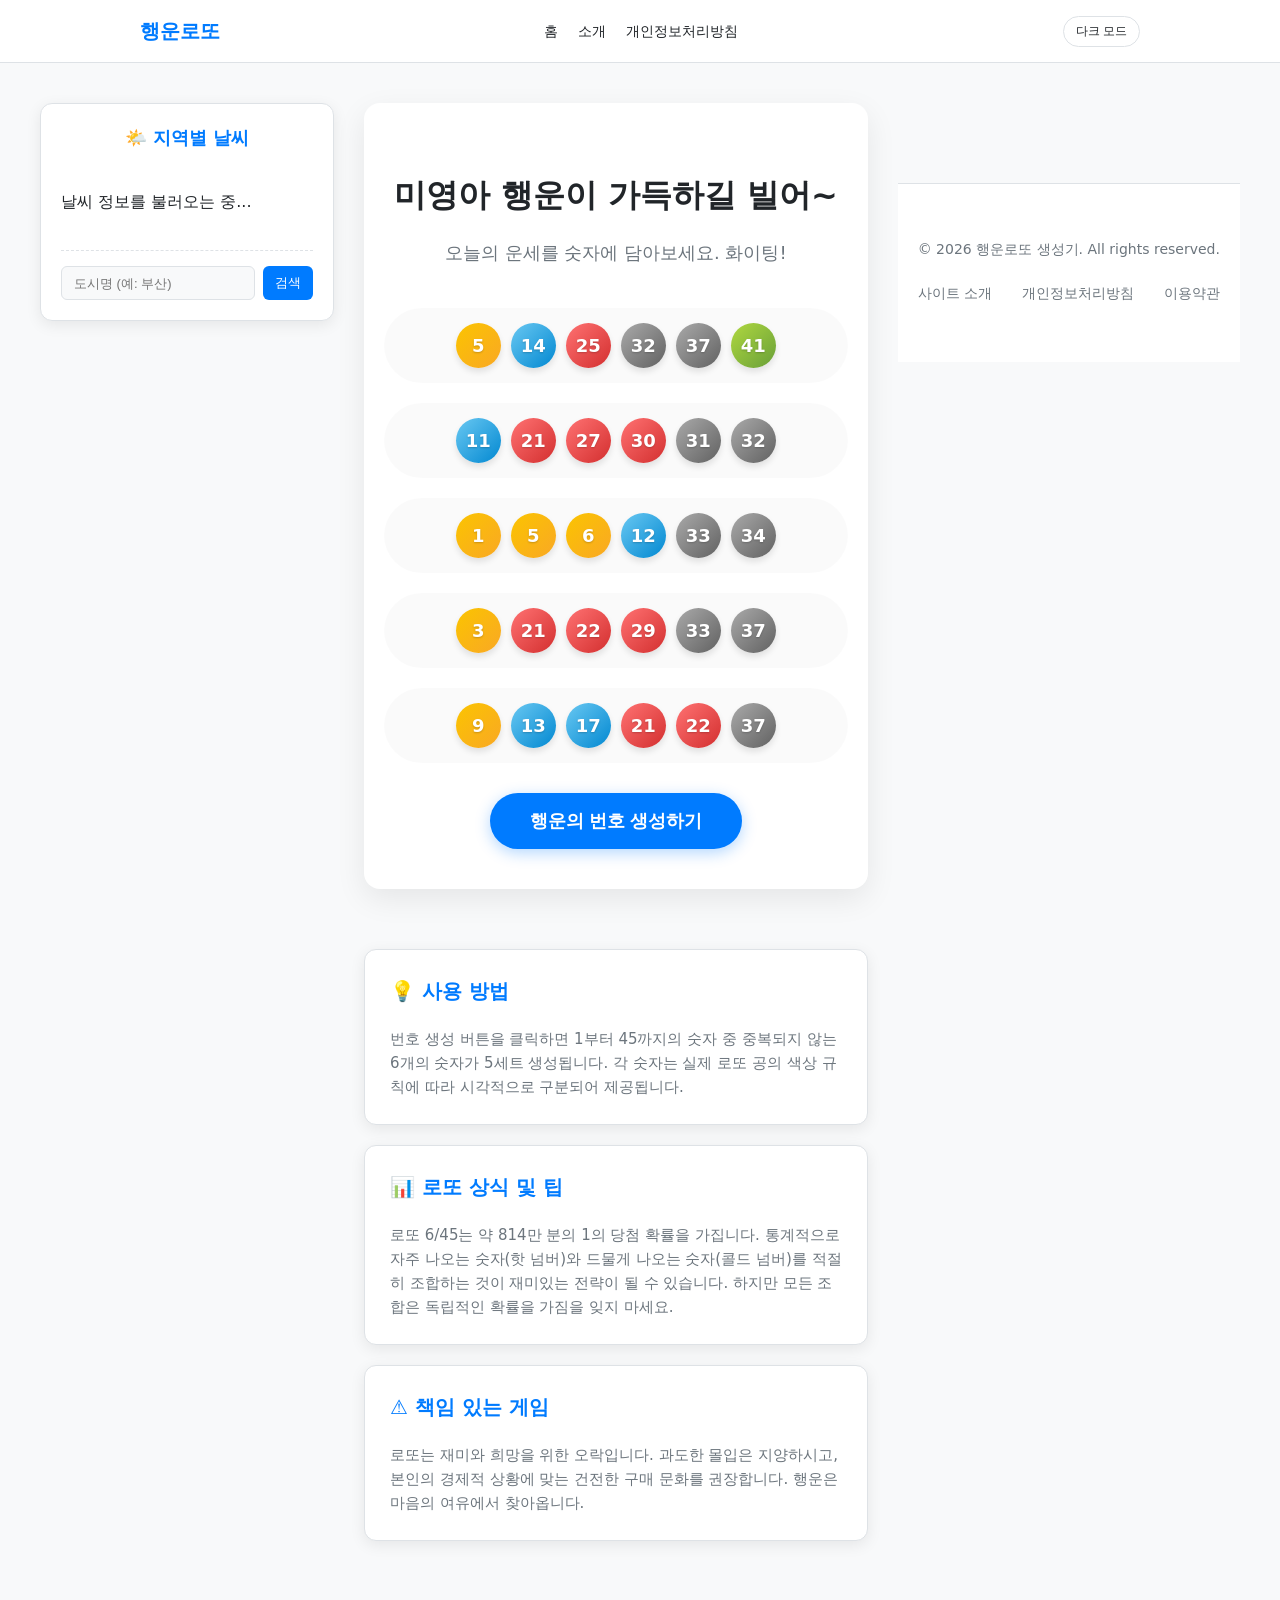
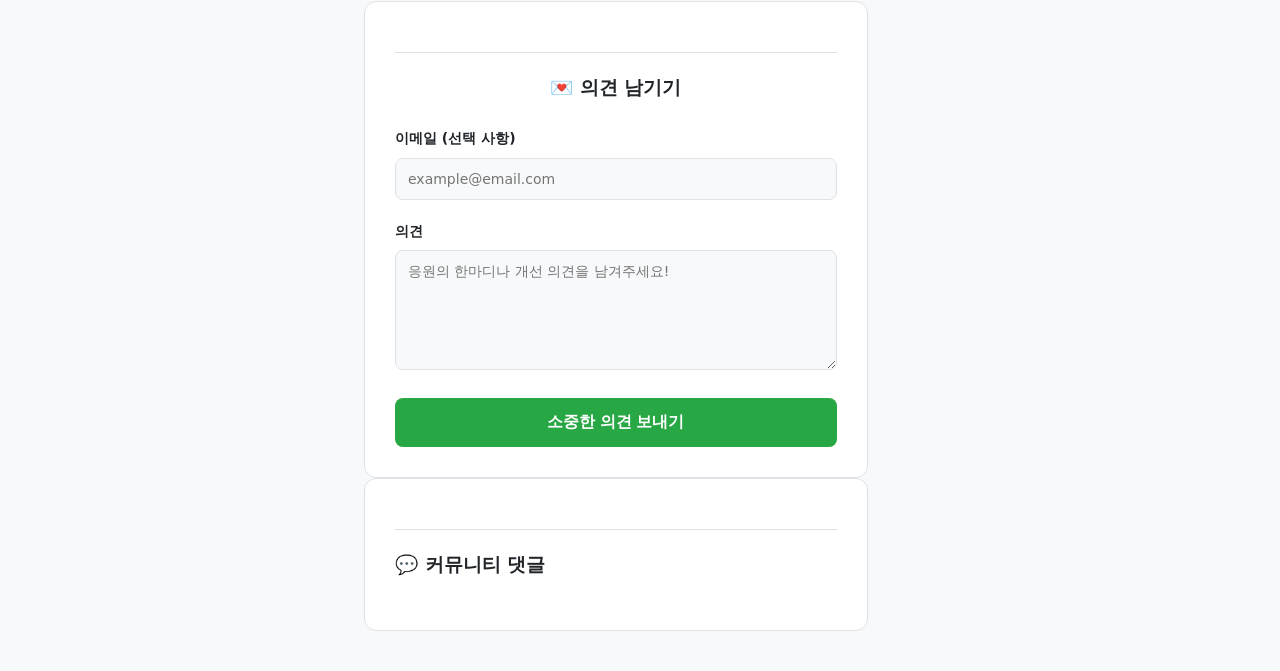
==== commit 760323c6: "feat: use official KMA API Hub with authKey" ====
--- a/index.html
+++ b/index.html
@@ -251,11 +251,45 @@
                         };
                     }
 
+                    const authKey = 'f9922fd2914c6cb0fa37c4a7b807530d9d7f82e8f0d0322513158090dd69e333';
+
+                    function getKmaBaseTime() {
+                        const now = new Date();
+                        // KST is UTC+9
+                        const kst = new Date(now.getTime() + (now.getTimezoneOffset() * 60000) + (9 * 3600000));
+                        let date = kst.toISOString().substring(0, 10).replace(/-/g, '');
+                        let hour = kst.getHours();
+                        let minute = kst.getMinutes();
+
+                        // Base times for VilageFcst: 02, 05, 08, 11, 14, 17, 20, 23
+                        // Data available 10 mins after the hour
+                        const baseTimes = [2, 5, 8, 11, 14, 17, 20, 23];
+                        let baseTime = '2300';
+                        
+                        if (hour < 2 || (hour === 2 && minute < 10)) {
+                            const yesterday = new Date(kst.getTime() - 86400000);
+                            date = yesterday.toISOString().substring(0, 10).replace(/-/g, '');
+                            baseTime = '2300';
+                        } else {
+                            for (let i = baseTimes.length - 1; i >= 0; i--) {
+                                if (hour > baseTimes[i] || (hour === baseTimes[i] && minute >= 10)) {
+                                    baseTime = baseTimes[i].toString().padStart(2, '0') + '00';
+                                    break;
+                                }
+                            }
+                        }
+                        return { baseDate: date, baseTime: baseTime };
+                    }
+
+                    const skyMap = { '1': '맑음', '3': '구름많음', '4': '흐림' };
+                    const ptyMap = { '0': '', '1': '비', '2': '비/눈', '3': '눈', '4': '소나기' };
+
                     async function fetchCityWeather(city) {
                         const grid = dfs_xy_conv(city.lat, city.lon);
-                        const kmaUrl = `https://www.kma.go.kr/wid/queryDFS.jsp?gridx=${grid.x}&gridy=${grid.y}`;
-                        
-                        // Try multiple proxies for reliability
+                        const { baseDate, baseTime } = getKmaBaseTime();
+                        
+                        const kmaUrl = `https://apihub.kma.go.kr/api/typ02/openApi/VilageFcstInfoService_2.0/getVilageFcst?pageNo=1&numOfRows=20&dataType=JSON&base_date=${baseDate}&base_time=${baseTime}&nx=${grid.x}&ny=${grid.y}&authKey=${authKey}`;
+                        
                         const proxies = [
                             `https://api.allorigins.win/get?url=${encodeURIComponent(kmaUrl)}`,
                             `https://corsproxy.io/?${encodeURIComponent(kmaUrl)}`
@@ -266,32 +300,39 @@
                                 const response = await fetch(proxyUrl);
                                 if (!response.ok) continue;
                                 
-                                let xmlText;
+                                let json;
                                 if (proxyUrl.includes('allorigins')) {
-                                    const json = await response.json();
-                                    xmlText = json.contents;
+                                    const outerJson = await response.json();
+                                    json = JSON.parse(outerJson.contents);
                                 } else {
-                                    xmlText = await response.text();
+                                    json = await response.json();
                                 }
 
-                                if (!xmlText) continue;
-
-                                const parser = new DOMParser();
-                                const xmlDoc = parser.parseFromString(xmlText, "text/xml");
+                                if (!json.response || !json.response.body || !json.response.body.items) continue;
+
+                                const items = json.response.body.items.item;
+                                const weatherData = {};
+                                const firstTime = items[0].fcstTime;
                                 
-                                const dataList = xmlDoc.getElementsByTagName("data");
-                                if (dataList.length === 0) continue;
-                                const data = dataList[0];
+                                items.forEach(item => {
+                                    if (item.fcstTime === firstTime) {
+                                        weatherData[item.category] = item.fcstValue;
+                                    }
+                                });
+
+                                const sky = skyMap[weatherData.SKY] || '알 수 없음';
+                                const pty = ptyMap[weatherData.PTY] || '';
+                                const desc = pty ? `${sky}(${pty})` : sky;
 
                                 return {
                                     name: city.name,
                                     lat: city.lat,
                                     lon: city.lon,
-                                    temp: Math.round(parseFloat(data.getElementsByTagName("temp")[0].textContent)),
-                                    desc: data.getElementsByTagName("wfKor")[0].textContent,
-                                    humidity: data.getElementsByTagName("reh")[0].textContent,
-                                    wind: data.getElementsByTagName("ws")[0].textContent.substring(0, 3),
-                                    rain: data.getElementsByTagName("pop")[0].textContent
+                                    temp: Math.round(parseFloat(weatherData.TMP)),
+                                    desc: desc,
+                                    humidity: weatherData.REH,
+                                    wind: weatherData.WSD,
+                                    rain: weatherData.POP
                                 };
                             } catch (err) {
                                 console.warn(`Proxy ${proxyUrl} failed:`, err);
@@ -365,9 +406,9 @@
 
                         setTimeout(() => {
                             if (loadedCount === 0) {
-                                weatherList.innerHTML = '<p>날씨 정보를 가져올 수 없습니다. 프록시 서버 확인이 필요합니다.</p>';
-                            }
-                        }, 8000);
+                                weatherList.innerHTML = '<p>날씨 정보를 가져올 수 없습니다. API 키 및 프록시 확인이 필요합니다.</p>';
+                            }
+                        }, 10000);
                     }
 
                     async function searchCity() {
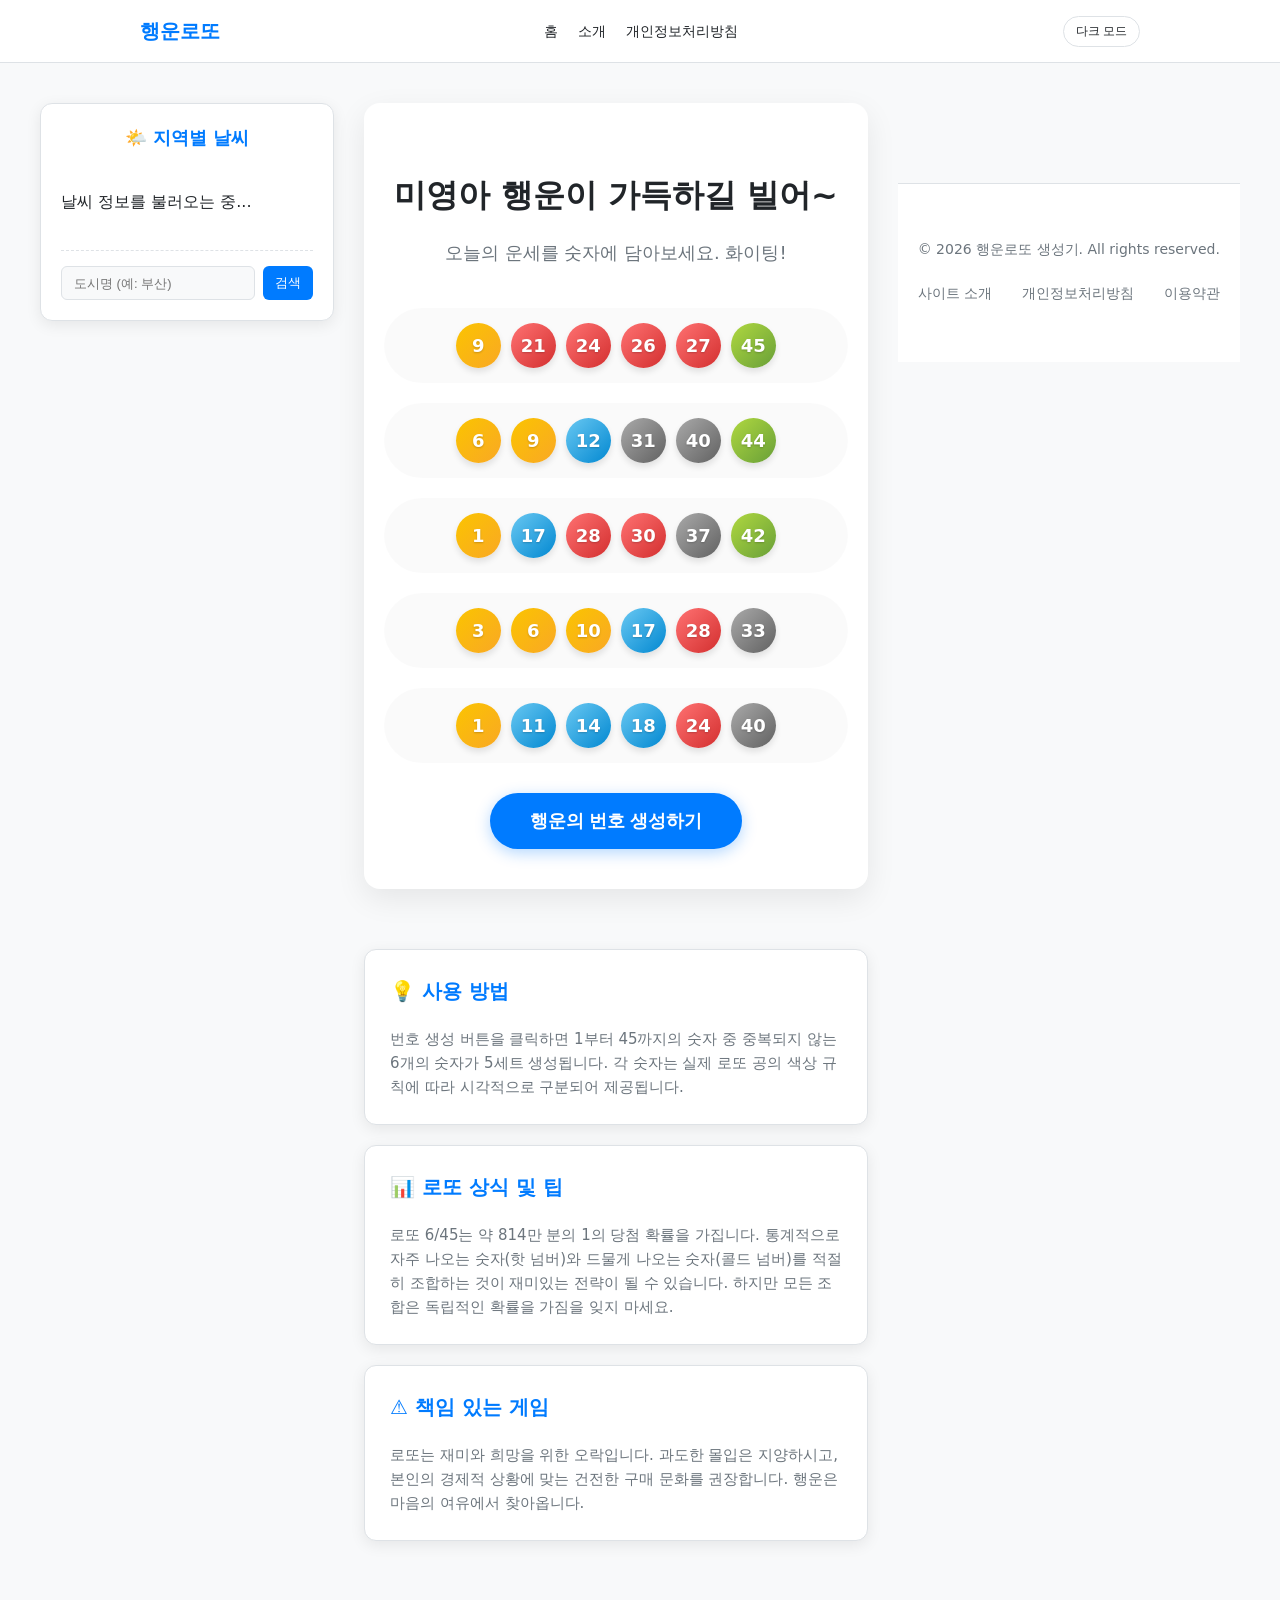
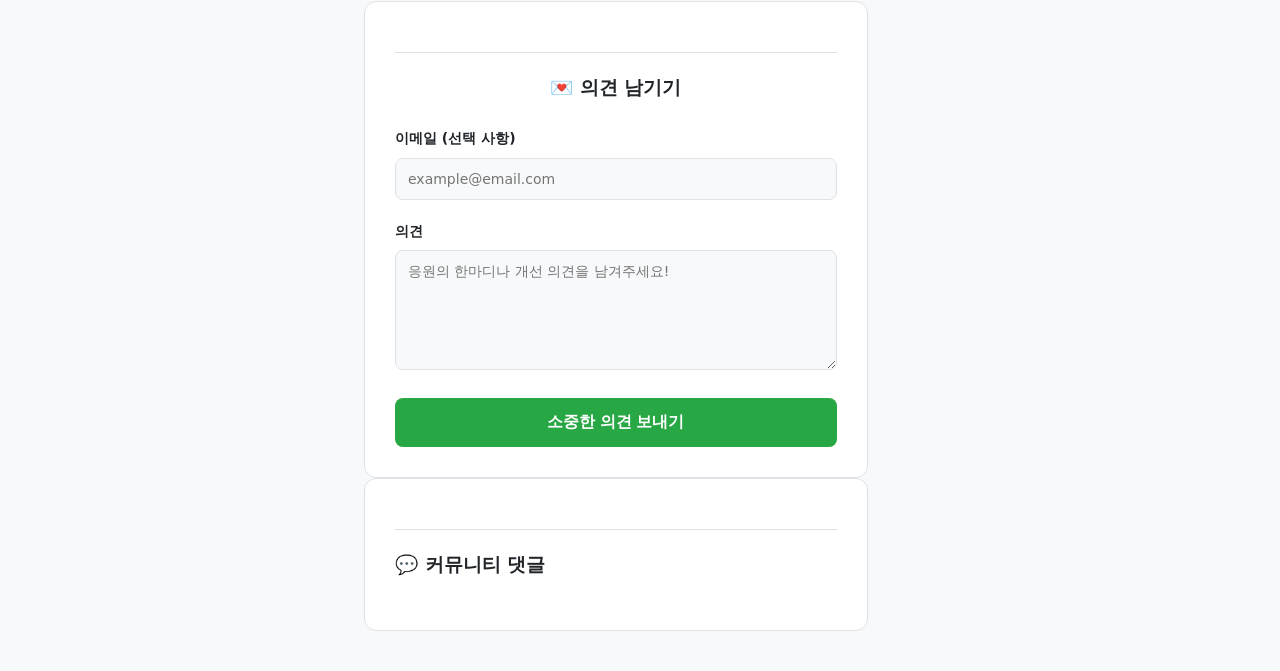
==== commit 1531ffc4: "fix: replace unreliable KMA API with Open-Meteo for weather data" ====
--- a/index.html
+++ b/index.html
@@ -213,132 +213,52 @@
                         { name: '파주', lat: 37.7600, lon: 126.7800 }
                     ];
 
-                    // KMA Coordinate Conversion
-                    function dfs_xy_conv(lat, lon) {
-                        const RE = 6371.00877; // 지구 반경(km)
-                        const GRID = 5.0; // 격자 간격(km)
-                        const SLAT1 = 30.0; // 투영 위도1(degree)
-                        const SLAT2 = 60.0; // 투영 위도2(degree)
-                        const OLON = 126.0; // 기준점 경도(degree)
-                        const OLAT = 38.0; // 기준점 위도(degree)
-                        const XO = 43; // 기준점 X좌표(GRID)
-                        const YO = 136; // 기준점 Y좌표(GRID)
-
-                        const DEGRAD = Math.PI / 180.0;
-                        const re = RE / GRID;
-                        const slat1 = SLAT1 * DEGRAD;
-                        const slat2 = SLAT2 * DEGRAD;
-                        const olon = OLON * DEGRAD;
-                        const olat = OLAT * DEGRAD;
-
-                        let sn = Math.tan(Math.PI * 0.25 + slat2 * 0.5) / Math.tan(Math.PI * 0.25 + slat1 * 0.5);
-                        sn = Math.log(Math.cos(slat1) / Math.cos(slat2)) / Math.log(sn);
-                        let sf = Math.tan(Math.PI * 0.25 + slat1 * 0.5);
-                        sf = Math.pow(sf, sn) * Math.cos(slat1) / sn;
-                        let ro = Math.tan(Math.PI * 0.25 + olat * 0.5);
-                        ro = re * sf / Math.pow(ro, sn);
+                    const weatherCodeMap = {
+                        0: '맑음',
+                        1: '대체로 맑음',
+                        2: '구름 조금',
+                        3: '흐림',
+                        45: '안개',
+                        48: '서리 안개',
+                        51: '가벼운 이슬비',
+                        53: '이슬비',
+                        55: '진한 이슬비',
+                        61: '약한 비',
+                        63: '비',
+                        65: '강한 비',
+                        71: '약한 눈',
+                        73: '눈',
+                        75: '강한 눈',
+                        80: '소나기',
+                        81: '강한 소나기',
+                        82: '격렬한 소나기',
+                        95: '천둥번개'
+                    };
+
+                    async function fetchCityWeather(city) {
+                        const url = `https://api.open-meteo.com/v1/forecast?latitude=${city.lat}&longitude=${city.lon}&current=temperature_2m,relative_humidity_2m,weather_code,wind_speed_10m,precipitation&timezone=auto`;
                         
-                        let ra = Math.tan(Math.PI * 0.25 + (lat) * DEGRAD * 0.5);
-                        ra = re * sf / Math.pow(ra, sn);
-                        let theta = lon * DEGRAD - olon;
-                        if (theta > Math.PI) theta -= 2.0 * Math.PI;
-                        if (theta < -Math.PI) theta += 2.0 * Math.PI;
-                        theta *= sn;
-                        
-                        return {
-                            x: Math.floor(ra * Math.sin(theta) + XO + 0.5),
-                            y: Math.floor(ro - ra * Math.cos(theta) + YO + 0.5)
-                        };
-                    }
-
-                    const authKey = 'f9922fd2914c6cb0fa37c4a7b807530d9d7f82e8f0d0322513158090dd69e333';
-
-                    function getKmaBaseTime() {
-                        const now = new Date();
-                        // KST is UTC+9
-                        const kst = new Date(now.getTime() + (now.getTimezoneOffset() * 60000) + (9 * 3600000));
-                        let date = kst.toISOString().substring(0, 10).replace(/-/g, '');
-                        let hour = kst.getHours();
-                        let minute = kst.getMinutes();
-
-                        // Base times for VilageFcst: 02, 05, 08, 11, 14, 17, 20, 23
-                        // Data available 10 mins after the hour
-                        const baseTimes = [2, 5, 8, 11, 14, 17, 20, 23];
-                        let baseTime = '2300';
-                        
-                        if (hour < 2 || (hour === 2 && minute < 10)) {
-                            const yesterday = new Date(kst.getTime() - 86400000);
-                            date = yesterday.toISOString().substring(0, 10).replace(/-/g, '');
-                            baseTime = '2300';
-                        } else {
-                            for (let i = baseTimes.length - 1; i >= 0; i--) {
-                                if (hour > baseTimes[i] || (hour === baseTimes[i] && minute >= 10)) {
-                                    baseTime = baseTimes[i].toString().padStart(2, '0') + '00';
-                                    break;
-                                }
-                            }
-                        }
-                        return { baseDate: date, baseTime: baseTime };
-                    }
-
-                    const skyMap = { '1': '맑음', '3': '구름많음', '4': '흐림' };
-                    const ptyMap = { '0': '', '1': '비', '2': '비/눈', '3': '눈', '4': '소나기' };
-
-                    async function fetchCityWeather(city) {
-                        const grid = dfs_xy_conv(city.lat, city.lon);
-                        const { baseDate, baseTime } = getKmaBaseTime();
-                        
-                        const kmaUrl = `https://apihub.kma.go.kr/api/typ02/openApi/VilageFcstInfoService_2.0/getVilageFcst?pageNo=1&numOfRows=20&dataType=JSON&base_date=${baseDate}&base_time=${baseTime}&nx=${grid.x}&ny=${grid.y}&authKey=${authKey}`;
-                        
-                        const proxies = [
-                            `https://api.allorigins.win/get?url=${encodeURIComponent(kmaUrl)}`,
-                            `https://corsproxy.io/?${encodeURIComponent(kmaUrl)}`
-                        ];
-
-                        for (const proxyUrl of proxies) {
-                            try {
-                                const response = await fetch(proxyUrl);
-                                if (!response.ok) continue;
-                                
-                                let json;
-                                if (proxyUrl.includes('allorigins')) {
-                                    const outerJson = await response.json();
-                                    json = JSON.parse(outerJson.contents);
-                                } else {
-                                    json = await response.json();
-                                }
-
-                                if (!json.response || !json.response.body || !json.response.body.items) continue;
-
-                                const items = json.response.body.items.item;
-                                const weatherData = {};
-                                const firstTime = items[0].fcstTime;
-                                
-                                items.forEach(item => {
-                                    if (item.fcstTime === firstTime) {
-                                        weatherData[item.category] = item.fcstValue;
-                                    }
-                                });
-
-                                const sky = skyMap[weatherData.SKY] || '알 수 없음';
-                                const pty = ptyMap[weatherData.PTY] || '';
-                                const desc = pty ? `${sky}(${pty})` : sky;
-
-                                return {
-                                    name: city.name,
-                                    lat: city.lat,
-                                    lon: city.lon,
-                                    temp: Math.round(parseFloat(weatherData.TMP)),
-                                    desc: desc,
-                                    humidity: weatherData.REH,
-                                    wind: weatherData.WSD,
-                                    rain: weatherData.POP
-                                };
-                            } catch (err) {
-                                console.warn(`Proxy ${proxyUrl} failed:`, err);
-                            }
-                        }
-                        return null;
+                        try {
+                            const response = await fetch(url);
+                            if (!response.ok) return null;
+                            
+                            const data = await response.json();
+                            const current = data.current;
+
+                            return {
+                                name: city.name,
+                                lat: city.lat,
+                                lon: city.lon,
+                                temp: Math.round(current.temperature_2m),
+                                desc: weatherCodeMap[current.weather_code] || '알 수 없음',
+                                humidity: current.relative_humidity_2m,
+                                wind: current.wind_speed_10m,
+                                rain: current.precipitation
+                            };
+                        } catch (err) {
+                            console.warn(`Weather fetch failed for ${city.name}:`, err);
+                            return null;
+                        }
                     }
 
                     function createWeatherItem(data, isCurrent = false) {
@@ -360,8 +280,8 @@
                                     <span class="detail-value">${data.wind}m/s</span>
                                 </div>
                                 <div class="detail-item">
-                                    <span class="detail-label">강수확률</span>
-                                    <span class="detail-value">${data.rain}%</span>
+                                    <span class="detail-label">강수량</span>
+                                    <span class="detail-value">${data.rain}mm</span>
                                 </div>
                             </div>
                         `;
@@ -397,6 +317,7 @@
                                 }, true);
                             }, (err) => {
                                 console.warn('Geolocation error:', err);
+                                // Fallback to default cities if geolocation fails
                             });
                         }
                         
@@ -406,7 +327,7 @@
 
                         setTimeout(() => {
                             if (loadedCount === 0) {
-                                weatherList.innerHTML = '<p>날씨 정보를 가져올 수 없습니다. API 키 및 프록시 확인이 필요합니다.</p>';
+                                weatherList.innerHTML = '<p>날씨 정보를 가져올 수 없습니다. 네트워크 연결을 확인해주세요.</p>';
                             }
                         }, 10000);
                     }
@@ -435,6 +356,7 @@
                             });
 
                             if (cityData) {
+                                // Add to list if not already there or just append
                                 weatherList.appendChild(createWeatherItem(cityData));
                                 cityInput.value = '';
                             }
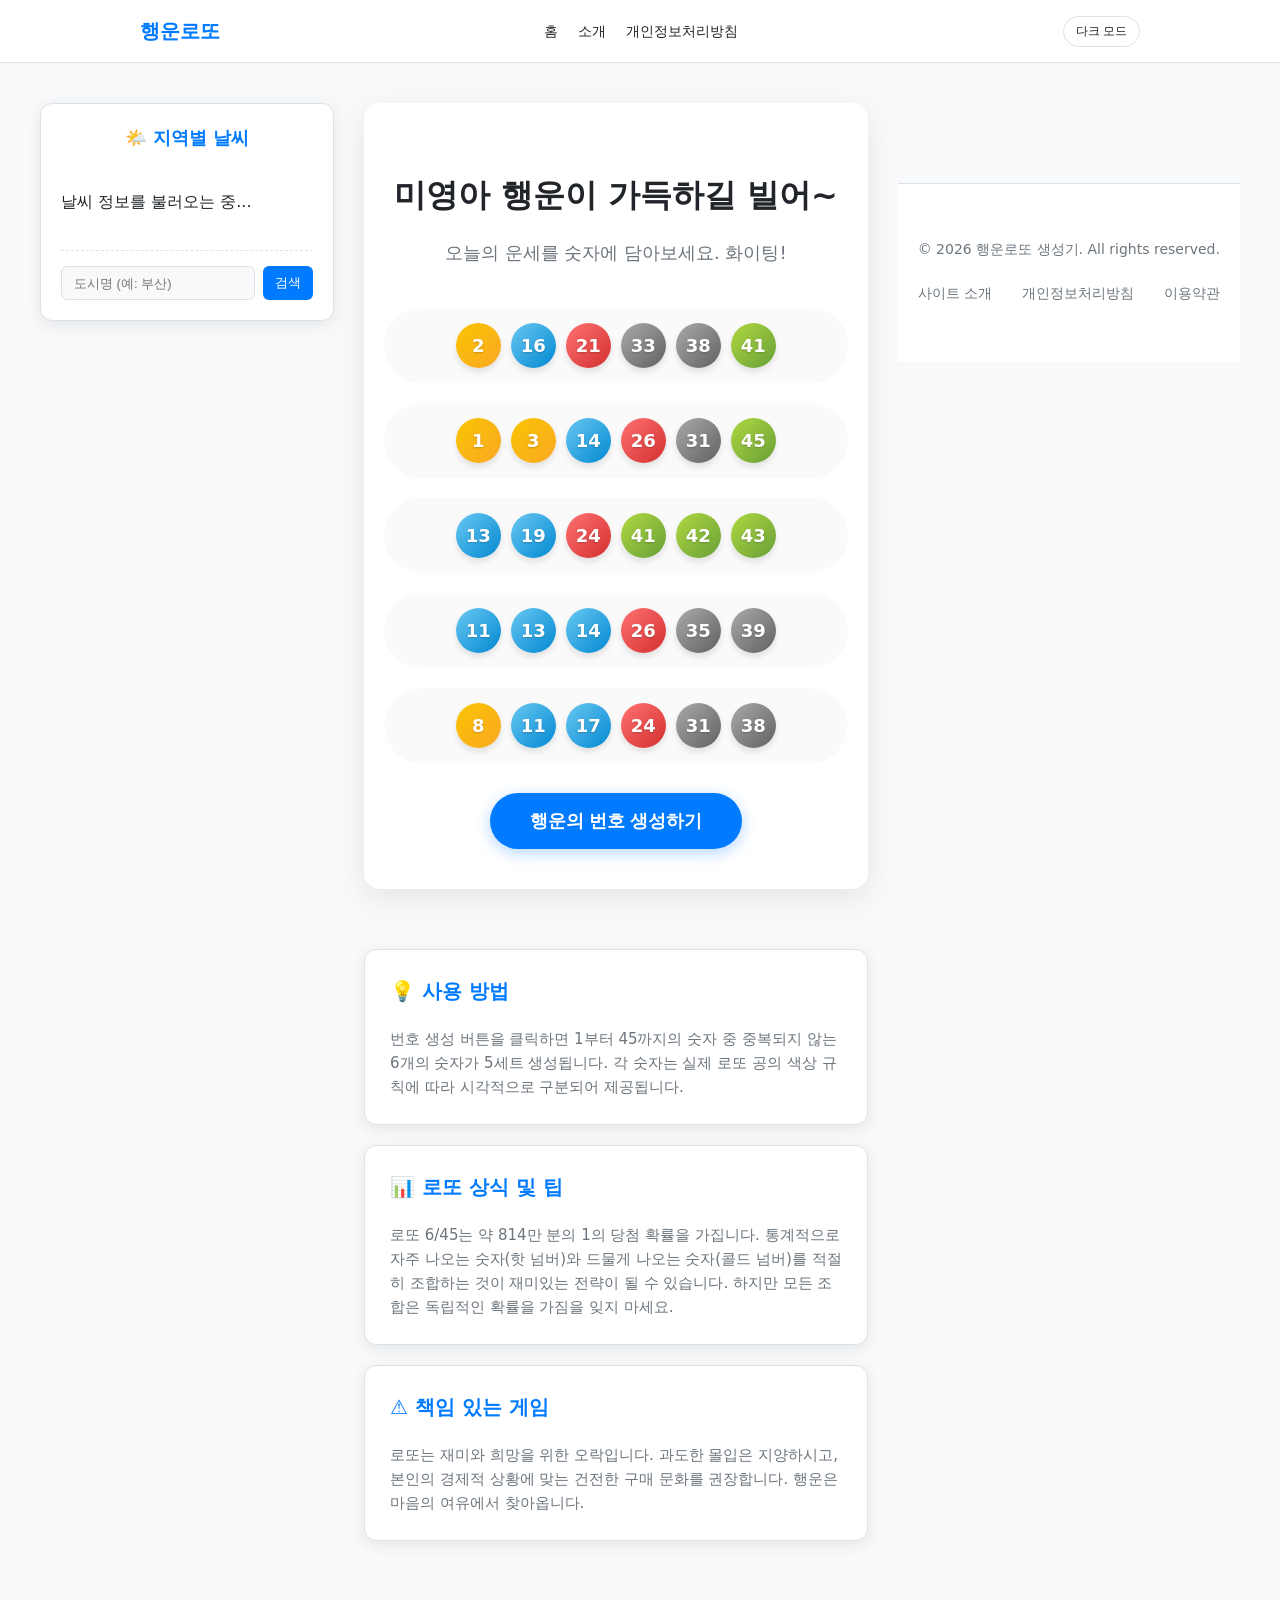
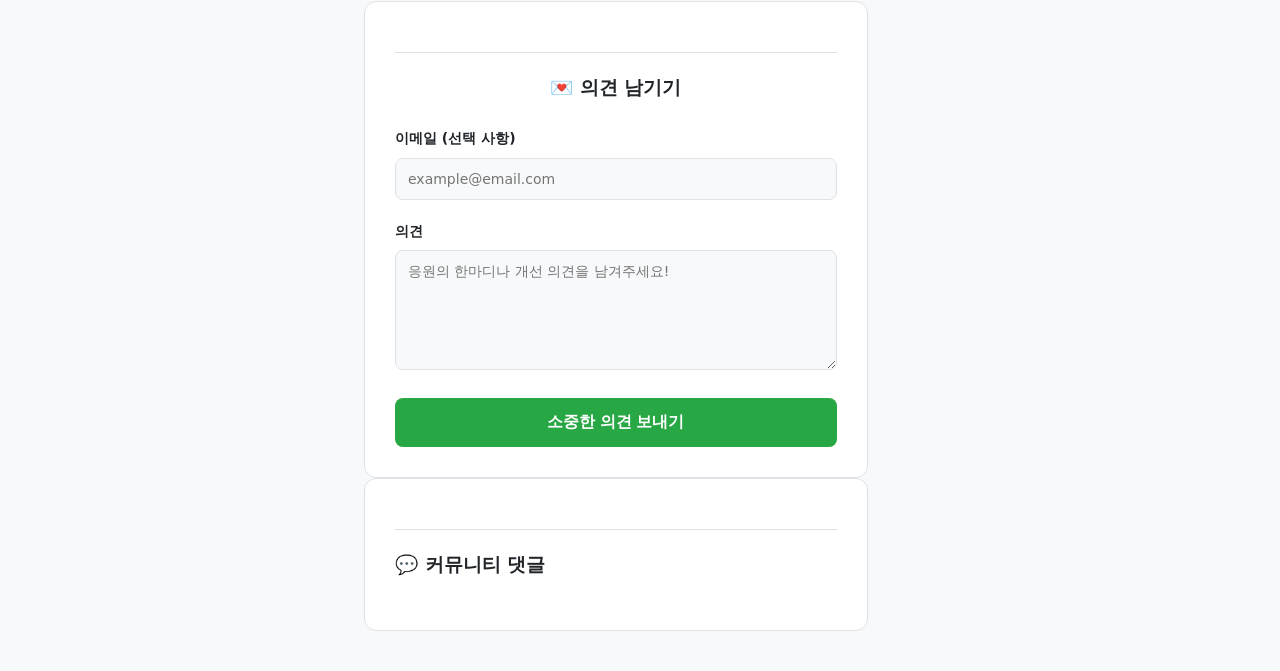
==== commit d607da1e: "feat: add Google Tag (gtag.js) to all HTML files" ====
--- a/index.html
+++ b/index.html
@@ -1,6 +1,14 @@
 <!DOCTYPE html>
 <html lang="ko">
 <head>
+    <!-- Google tag (gtag.js) -->
+    <script async src="https://www.googletagmanager.com/gtag/js?id=G-VZTY78RN5R"></script>
+    <script>
+      window.dataLayer = window.dataLayer || [];
+      function gtag(){dataLayer.push(arguments);}
+      gtag('js', new Date());
+      gtag('config', 'G-VZTY78RN5R');
+    </script>
     <meta charset="UTF-8">
     <meta name="viewport" content="width=device-width, initial-scale=1.0">
     <title>행운의 로또 번호 생성기 - 당신의 당첨을 기원합니다</title>
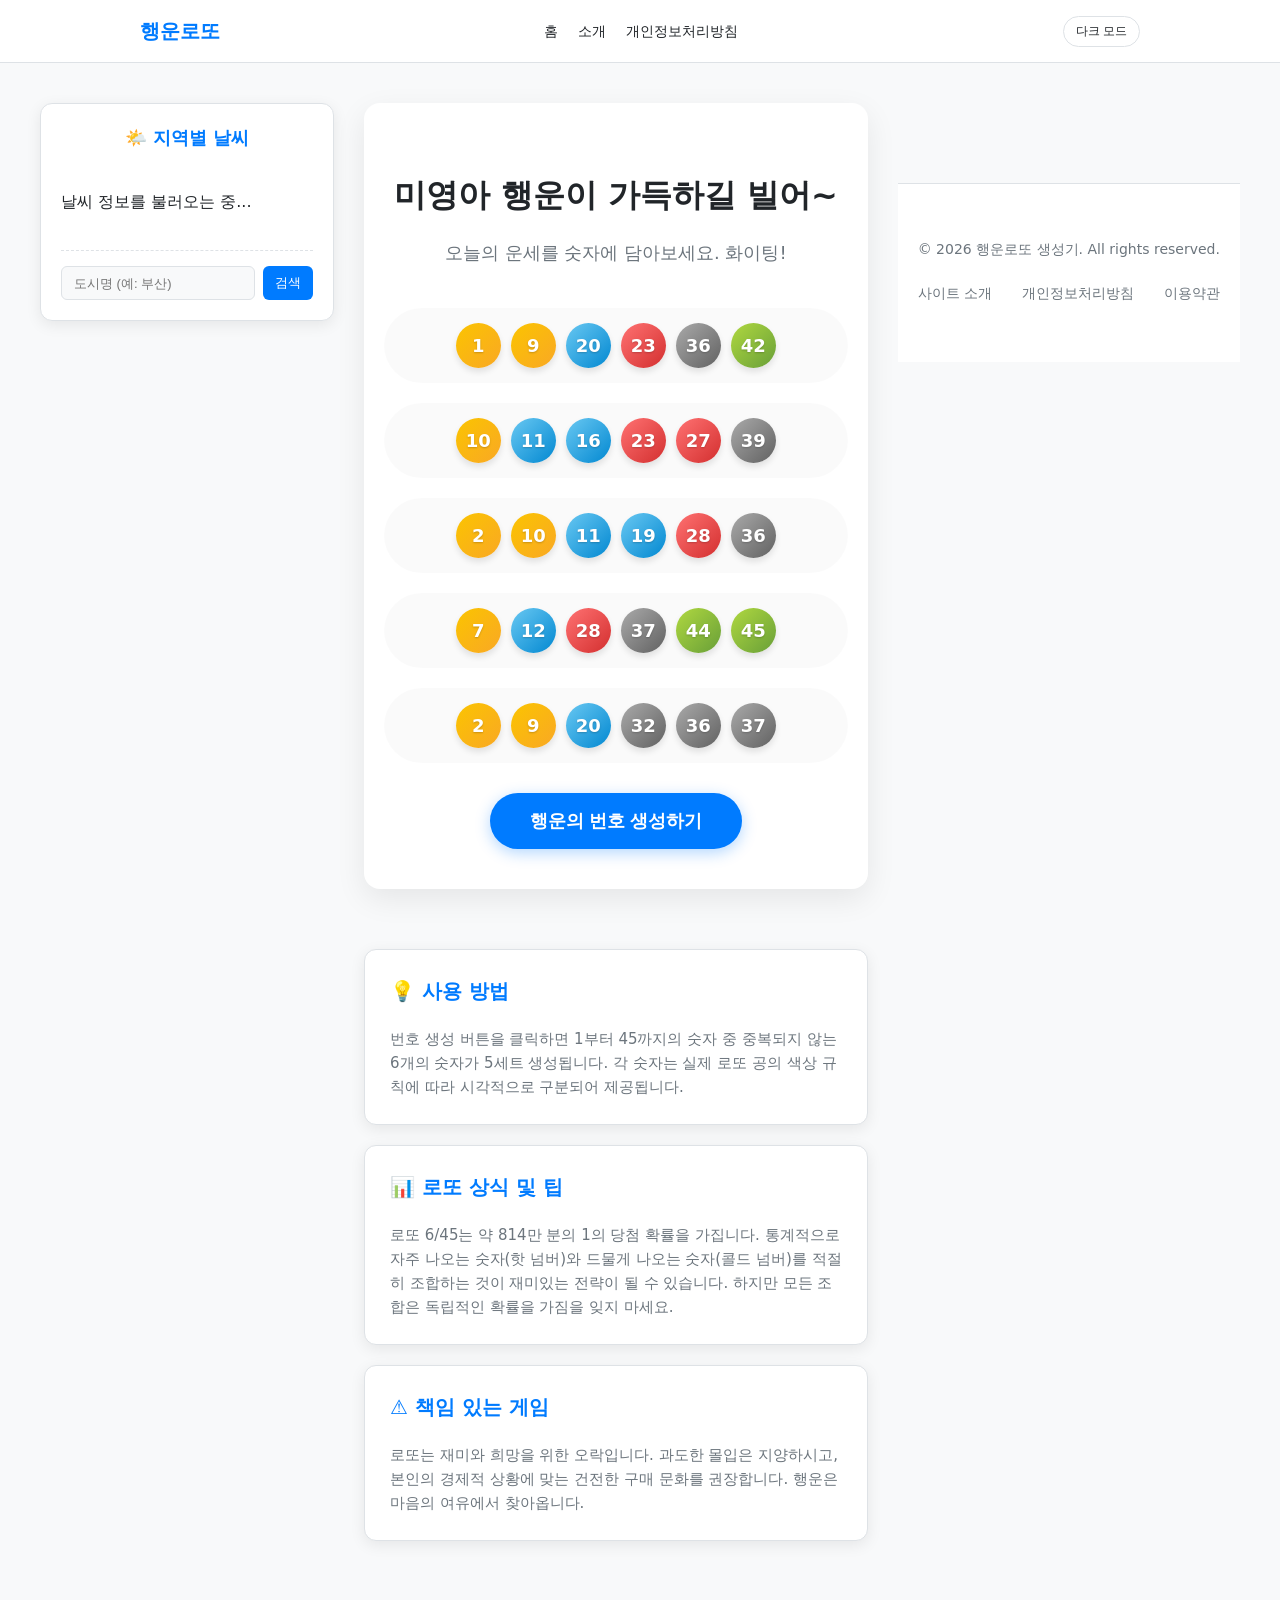
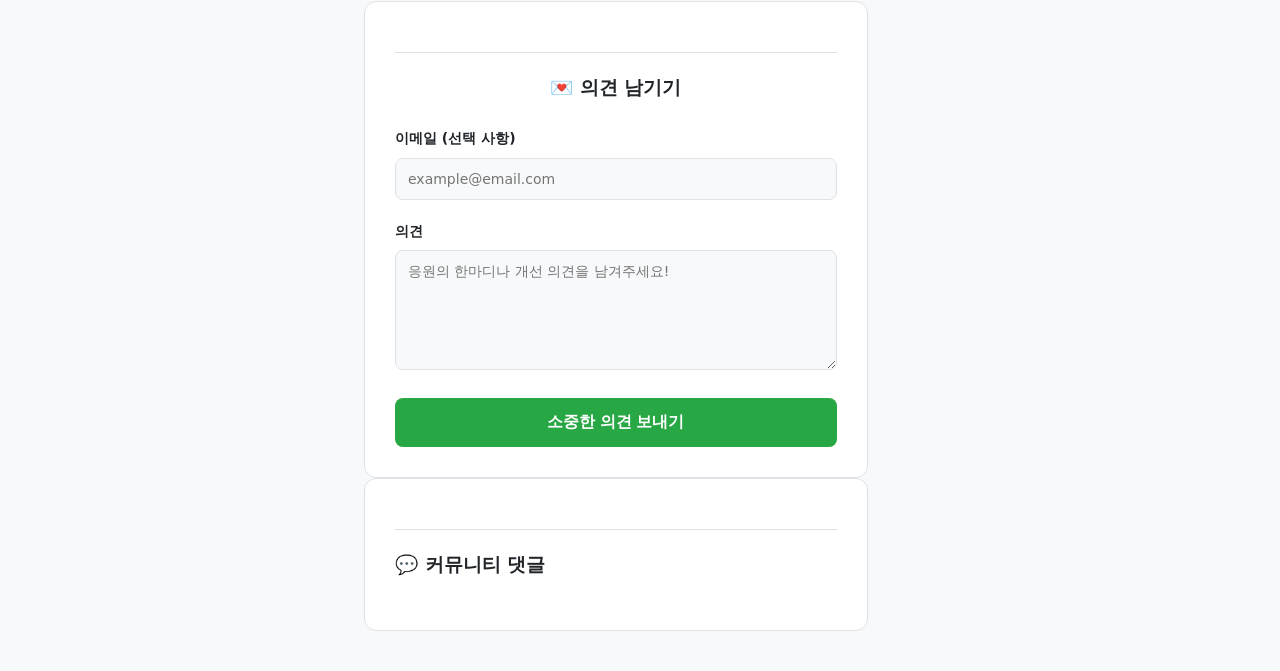
==== commit 8b2e9950: "feat: add Microsoft Clarity tracking script to all HTML files" ====
--- a/index.html
+++ b/index.html
@@ -8,6 +8,13 @@
       function gtag(){dataLayer.push(arguments);}
       gtag('js', new Date());
       gtag('config', 'G-VZTY78RN5R');
+    </script>
+    <script type="text/javascript">
+        (function(c,l,a,r,i,t,y){
+            c[a]=c[a]||function(){(c[a].q=c[a].q||[]).push(arguments)};
+            t=l.createElement(r);t.async=1;t.src="https://www.clarity.ms/tag/"+i;
+            y=l.getElementsByTagName(r)[0];y.parentNode.insertBefore(t,y);
+        })(window, document, "clarity", "script", "wuv1asqeq7");
     </script>
     <meta charset="UTF-8">
     <meta name="viewport" content="width=device-width, initial-scale=1.0">
